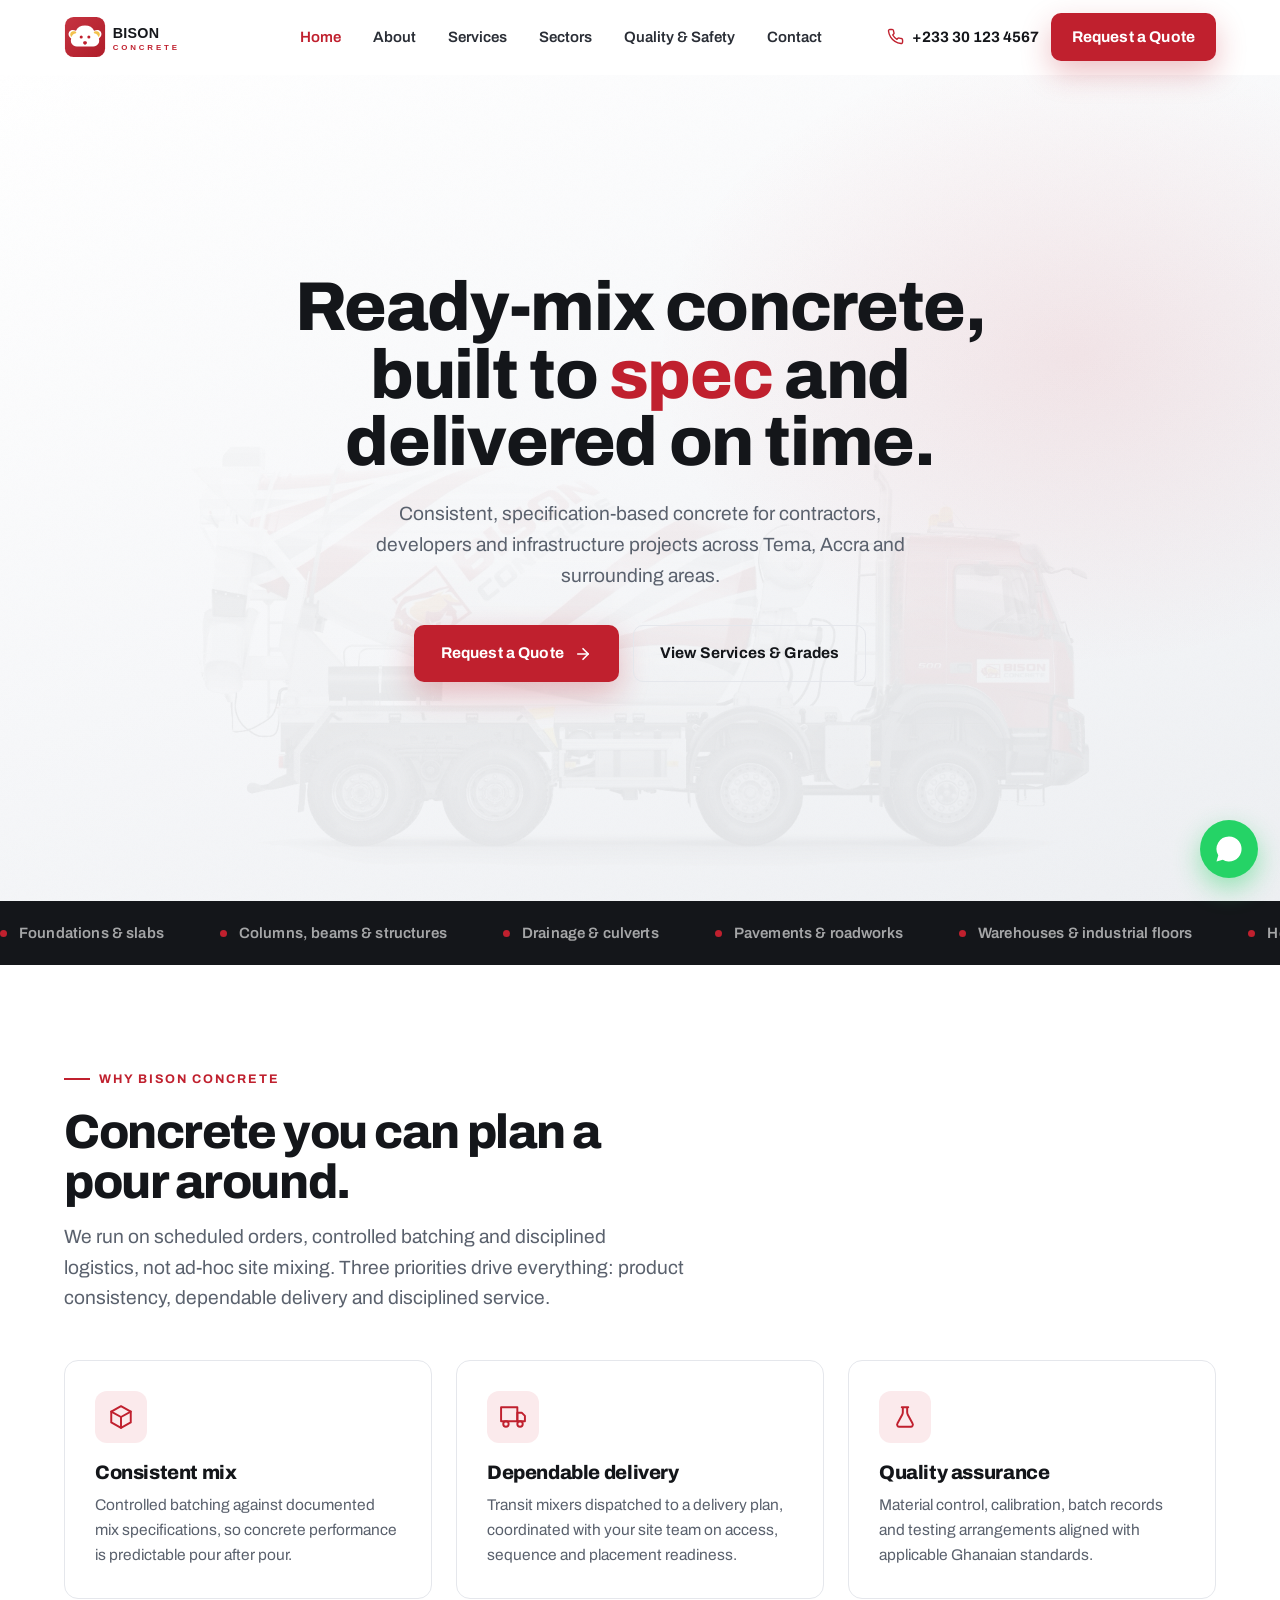
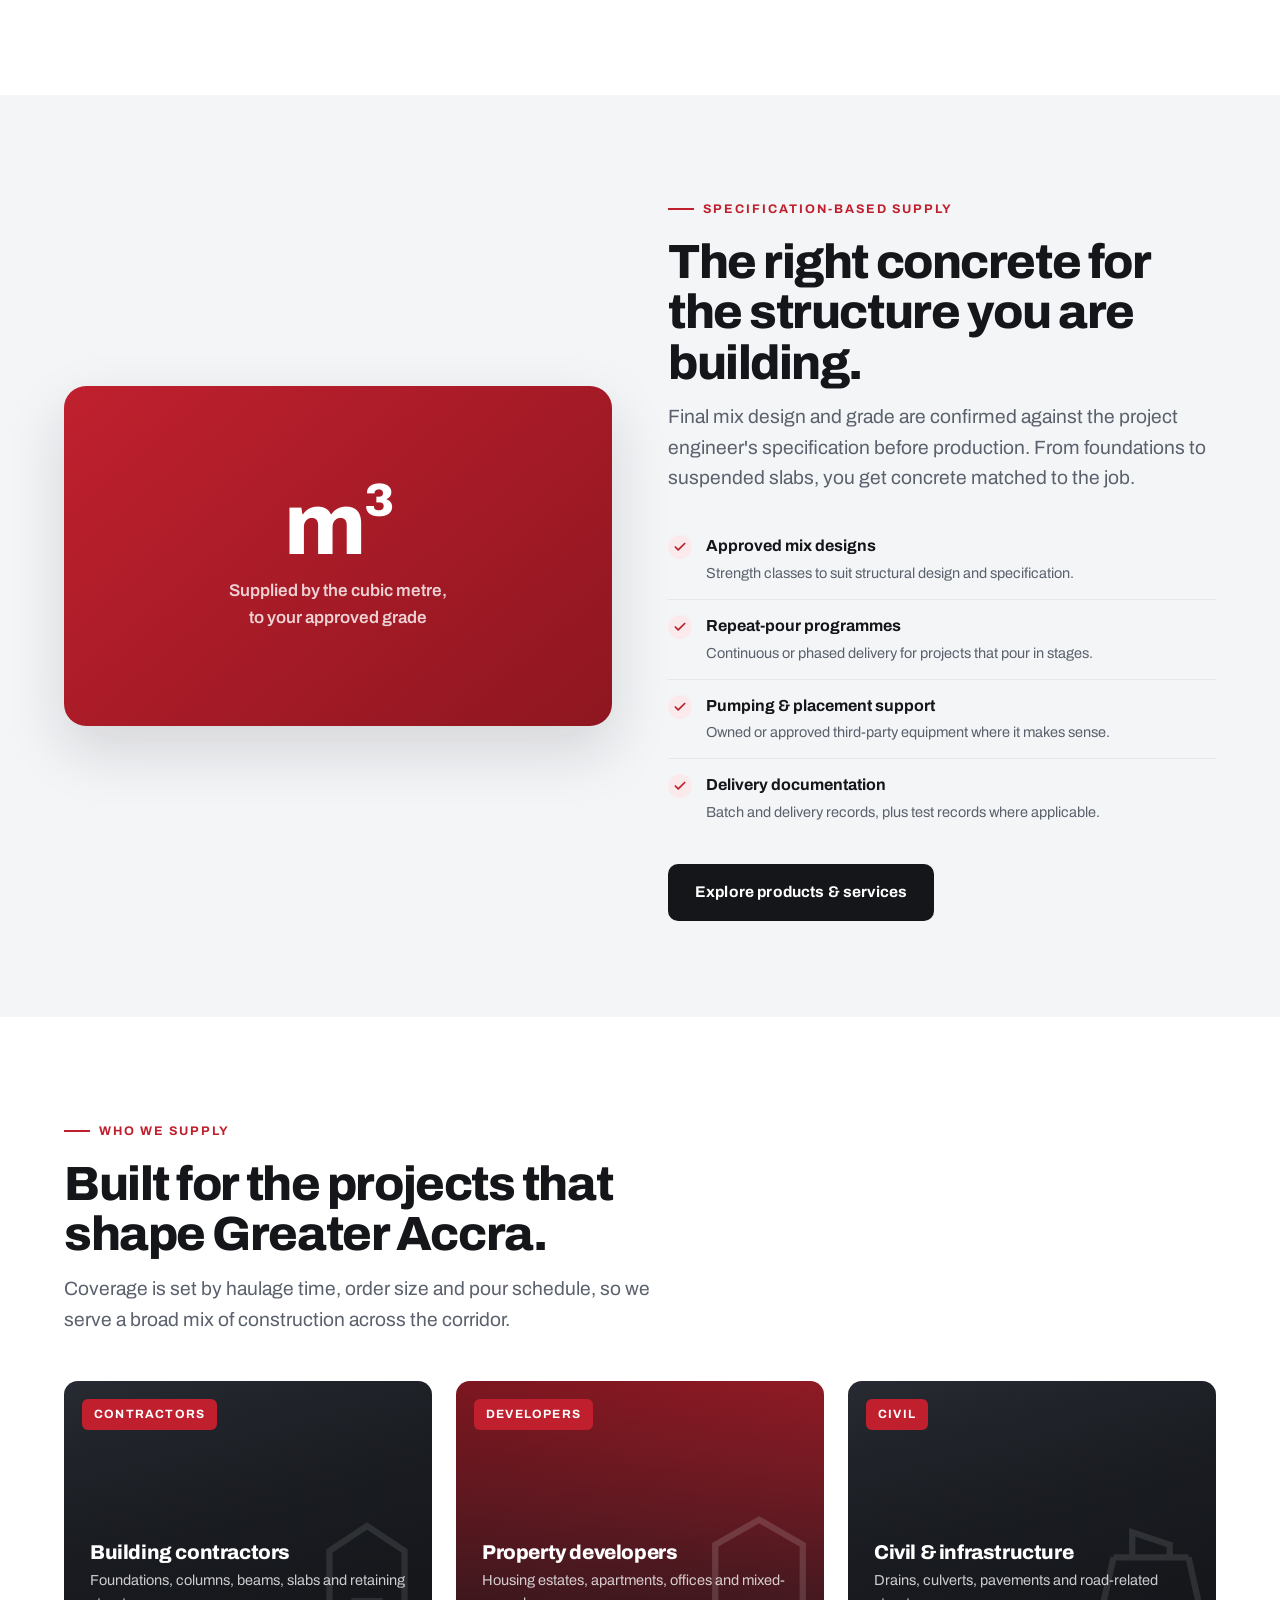
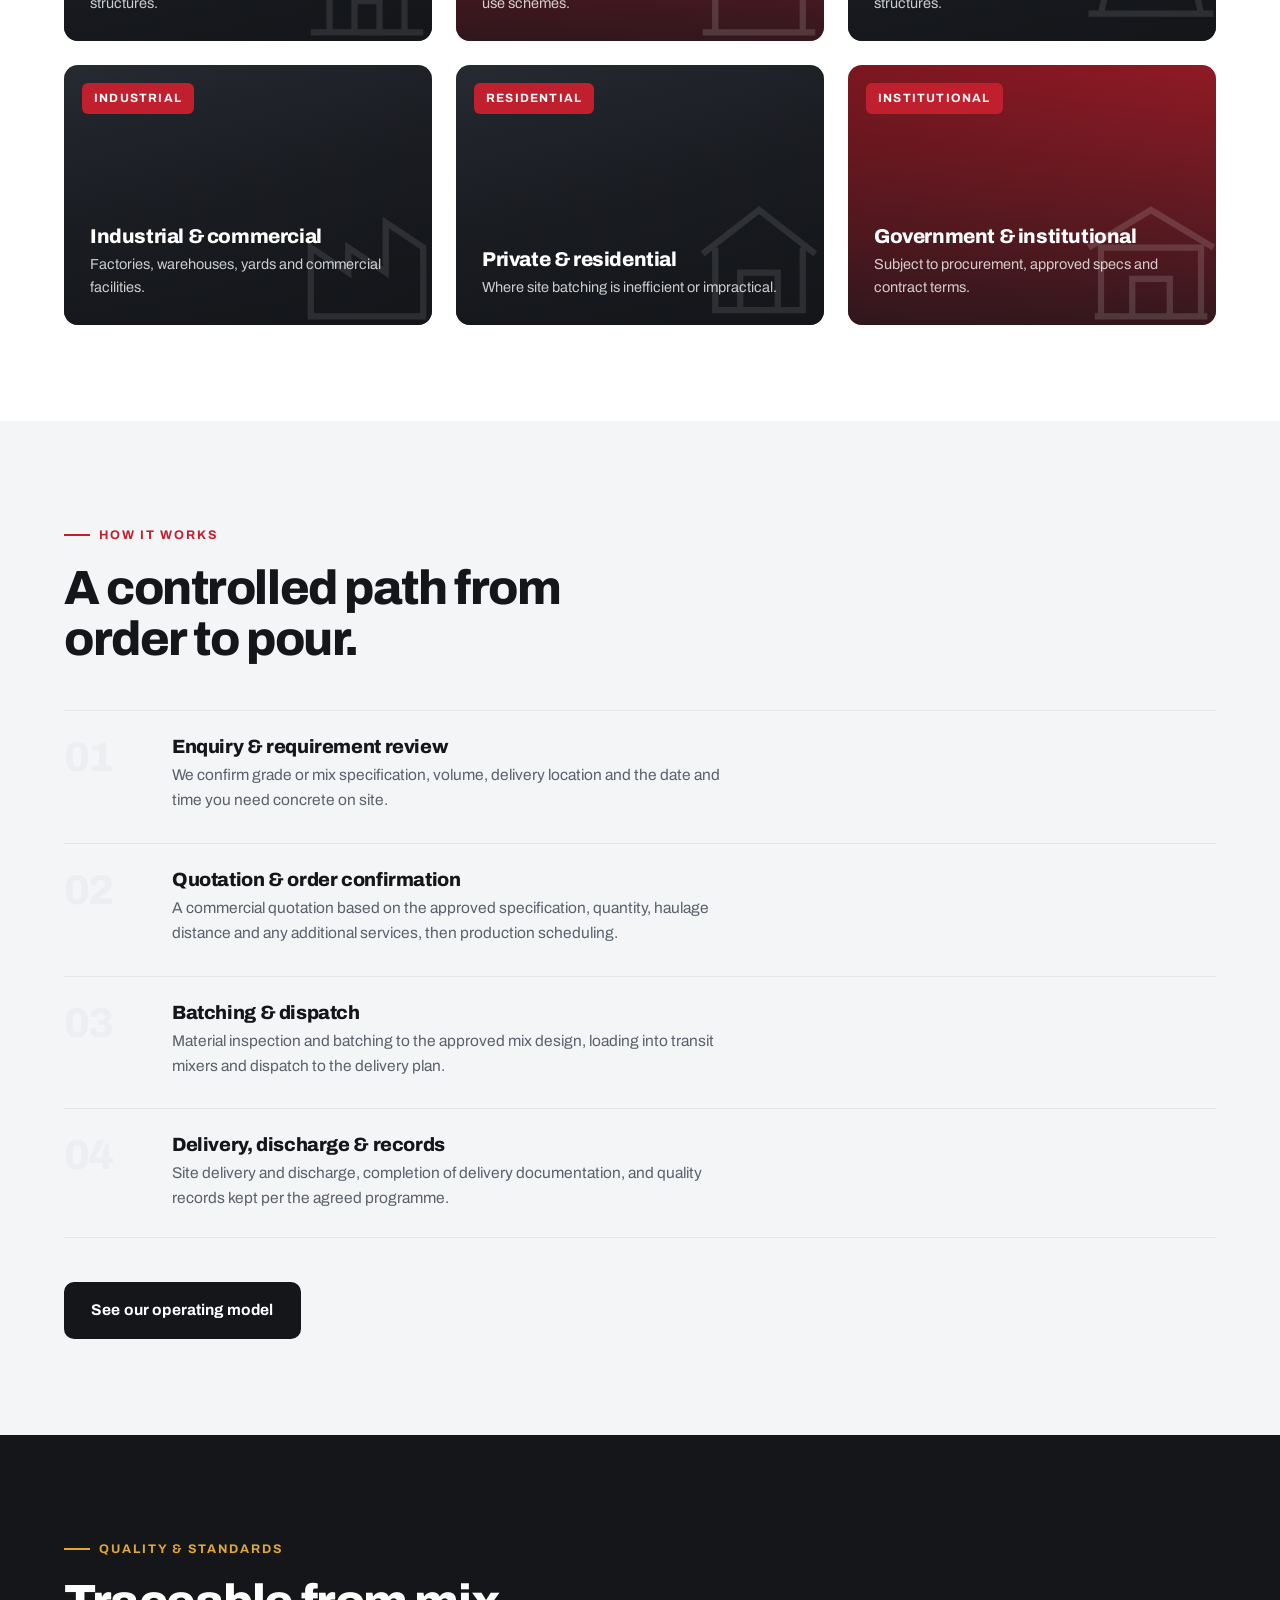
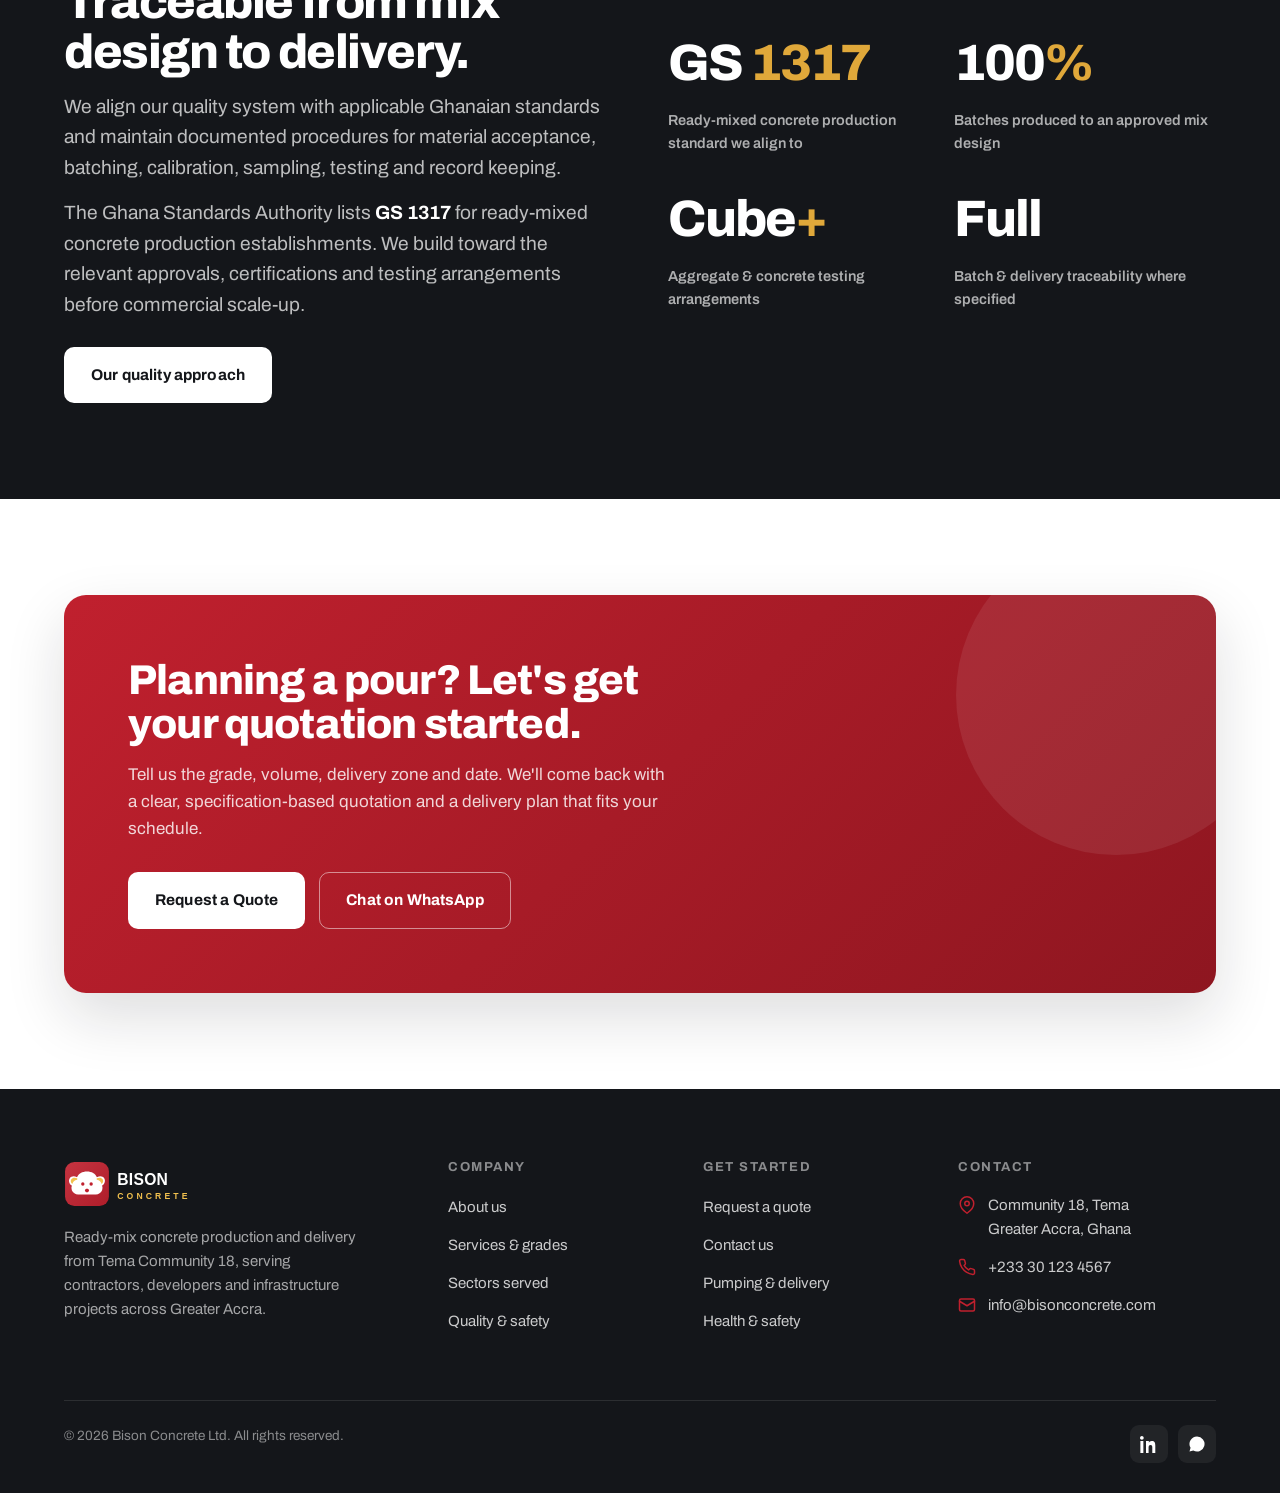
==== index.html @ 0acc9c00 "changes" ====
<!doctype html>
<html lang="en">
<head>
<meta charset="utf-8">
<meta name="viewport" content="width=device-width, initial-scale=1">
<title>Bison Concrete Ltd - Ready-Mix Concrete Production & Delivery | Tema, Ghana</title>
<meta name="description" content="Bison Concrete Ltd supplies consistent, specification-based ready-mix concrete with scheduled mixer-truck delivery across Tema, Accra and the Greater Accra construction corridor.">
<link rel="icon" href="assets/img/favicon.svg" type="image/svg+xml">
<link rel="preconnect" href="https://fonts.googleapis.com">
<link rel="preconnect" href="https://fonts.gstatic.com" crossorigin>
<link href="https://fonts.googleapis.com/css2?family=Archivo:wght@400;500;600;700;800;900&display=swap" rel="stylesheet">
<link rel="stylesheet" href="assets/css/styles.css">
<noscript><style>.reveal{opacity:1 !important;transform:none !important}</style></noscript>
</head>
<body>

<!-- ============ HEADER ============ -->
<header class="site-header">
  <div class="wrap nav">
    <a href="index.html" aria-label="Bison Concrete home"><img class="nav__logo" src="assets/img/logo.svg" alt="Bison Concrete Ltd"></a>
    <nav class="nav__links" aria-label="Primary">
      <a href="index.html" class="active">Home</a>
      <a href="about.html">About</a>
      <a href="services.html">Services</a>
      <a href="sectors.html">Sectors</a>
      <a href="quality.html">Quality &amp; Safety</a>
      <a href="contact.html">Contact</a>
      <a href="quote.html" class="nav__quote-m btn btn--primary">Request a Quote</a>
    </nav>
    <div class="nav__cta">
      <!-- TODO: replace placeholder phone with the real Bison Concrete line -->
      <a class="nav__phone" href="tel:+233301234567"><svg viewBox="0 0 24 24" fill="none" stroke="currentColor" stroke-width="2" stroke-linecap="round" stroke-linejoin="round"><path d="M22 16.92v3a2 2 0 0 1-2.18 2 19.79 19.79 0 0 1-8.63-3.07 19.5 19.5 0 0 1-6-6 19.79 19.79 0 0 1-3.07-8.67A2 2 0 0 1 4.11 2h3a2 2 0 0 1 2 1.72c.13.96.36 1.9.7 2.81a2 2 0 0 1-.45 2.11L8.09 9.91a16 16 0 0 0 6 6l1.27-1.27a2 2 0 0 1 2.11-.45c.9.34 1.85.57 2.81.7A2 2 0 0 1 22 16.92z"/></svg>+233 30 123 4567</a>
      <a class="btn btn--primary" href="quote.html">Request a Quote</a>
    </div>
    <button class="nav__toggle" aria-label="Open menu" aria-expanded="false"><svg viewBox="0 0 24 24" fill="none" stroke="currentColor" stroke-width="2" stroke-linecap="round"><line x1="3" y1="6" x2="21" y2="6"/><line x1="3" y1="12" x2="21" y2="12"/><line x1="3" y1="18" x2="21" y2="18"/></svg></button>
  </div>
</header>

<!-- ============ HERO ============ -->
<section class="hero">
  <img class="hero__watermark" src="assets/img/bison-mixer-truck-cut.png" alt="" aria-hidden="true" fetchpriority="high">
  <div class="wrap hero__grid">
    <div class="hero__copy reveal">
      <h1>Ready-mix concrete,<br>built to <em>spec</em> and<br>delivered on time.</h1>
      <p class="hero__sub">Consistent, specification-based concrete for contractors, developers and infrastructure projects across Tema, Accra and surrounding areas.</p>
      <div class="btn-row hero__cta">
        <a class="btn btn--primary" href="quote.html">Request a Quote
          <svg viewBox="0 0 24 24" fill="none" stroke="currentColor" stroke-width="2.2" stroke-linecap="round" stroke-linejoin="round"><line x1="5" y1="12" x2="19" y2="12"/><polyline points="12 5 19 12 12 19"/></svg>
        </a>
        <a class="btn btn--ghost" href="services.html">View Services &amp; Grades</a>
      </div>
    </div>
  </div>
</section>

<!-- ============ TRUST STRIP ============ -->
<div class="strip" aria-hidden="true">
  <div class="strip__track">
    <span>Foundations &amp; slabs</span>
    <span>Columns, beams &amp; structures</span>
    <span>Drainage &amp; culverts</span>
    <span>Pavements &amp; roadworks</span>
    <span>Warehouses &amp; industrial floors</span>
    <span>Housing &amp; mixed-use developments</span>
  </div>
</div>

<!-- ============ VALUE PROPS ============ -->
<section class="section">
  <div class="wrap">
    <div class="sec-head reveal">
      <span class="eyebrow">Why Bison Concrete</span>
      <h2 class="h2">Concrete you can plan a pour around.</h2>
      <p class="lead mt-s">We run on scheduled orders, controlled batching and disciplined logistics, not ad-hoc site mixing. Three priorities drive everything: product consistency, dependable delivery and disciplined service.</p>
    </div>
    <div class="grid grid-3">
      <article class="card reveal">
        <div class="card__icon"><svg viewBox="0 0 24 24" fill="none" stroke="currentColor" stroke-width="1.8" stroke-linecap="round" stroke-linejoin="round"><path d="M12 2 3 7v10l9 5 9-5V7z"/><path d="M3 7l9 5 9-5M12 22V12"/></svg></div>
        <h3>Consistent mix</h3>
        <p>Controlled batching against documented mix specifications, so concrete performance is predictable pour after pour.</p>
      </article>
      <article class="card reveal d1">
        <div class="card__icon"><svg viewBox="0 0 24 24" fill="none" stroke="currentColor" stroke-width="1.8" stroke-linecap="round" stroke-linejoin="round"><rect x="1" y="3" width="15" height="13"/><path d="M16 8h4l3 3v5h-7z"/><circle cx="5.5" cy="18.5" r="2.5"/><circle cx="18.5" cy="18.5" r="2.5"/></svg></div>
        <h3>Dependable delivery</h3>
        <p>Transit mixers dispatched to a delivery plan, coordinated with your site team on access, sequence and placement readiness.</p>
      </article>
      <article class="card reveal d2">
        <div class="card__icon"><svg viewBox="0 0 24 24" fill="none" stroke="currentColor" stroke-width="1.8" stroke-linecap="round" stroke-linejoin="round"><path d="M9 3h6M10 3v4.5a5 5 0 0 1-.6 2.4L5 18a2 2 0 0 0 1.8 3h10.4A2 2 0 0 0 19 18l-4.4-8.1a5 5 0 0 1-.6-2.4V3"/></svg></div>
        <h3>Quality assurance</h3>
        <p>Material control, calibration, batch records and testing arrangements aligned with applicable Ghanaian standards.</p>
      </article>
    </div>
  </div>
</section>

<!-- ============ SPLIT: SPEC ============ -->
<section class="section section--mist">
  <div class="wrap split">
    <div class="split__media reveal">
      <div class="split__panel">
        <div style="text-align:center">
          <div class="big">m³</div>
          <div class="cap">Supplied by the cubic metre,<br>to your approved grade</div>
        </div>
      </div>
    </div>
    <div class="split__copy reveal d1">
      <span class="eyebrow">Specification-based supply</span>
      <h2 class="h2">The right concrete for the structure you are building.</h2>
      <p class="lead mt-s mb">Final mix design and grade are confirmed against the project engineer's specification before production. From foundations to suspended slabs, you get concrete matched to the job.</p>
      <ul class="checklist mt-m">
        <li><span class="ck"><svg viewBox="0 0 24 24" fill="none" stroke="currentColor" stroke-width="3" stroke-linecap="round" stroke-linejoin="round"><polyline points="20 6 9 17 4 12"/></svg></span><div><b>Approved mix designs</b><span>Strength classes to suit structural design and specification.</span></div></li>
        <li><span class="ck"><svg viewBox="0 0 24 24" fill="none" stroke="currentColor" stroke-width="3" stroke-linecap="round" stroke-linejoin="round"><polyline points="20 6 9 17 4 12"/></svg></span><div><b>Repeat-pour programmes</b><span>Continuous or phased delivery for projects that pour in stages.</span></div></li>
        <li><span class="ck"><svg viewBox="0 0 24 24" fill="none" stroke="currentColor" stroke-width="3" stroke-linecap="round" stroke-linejoin="round"><polyline points="20 6 9 17 4 12"/></svg></span><div><b>Pumping &amp; placement support</b><span>Owned or approved third-party equipment where it makes sense.</span></div></li>
        <li><span class="ck"><svg viewBox="0 0 24 24" fill="none" stroke="currentColor" stroke-width="3" stroke-linecap="round" stroke-linejoin="round"><polyline points="20 6 9 17 4 12"/></svg></span><div><b>Delivery documentation</b><span>Batch and delivery records, plus test records where applicable.</span></div></li>
      </ul>
      <div class="btn-row mt-m"><a class="btn btn--dark" href="services.html">Explore products &amp; services</a></div>
    </div>
  </div>
</section>

<!-- ============ SECTORS ============ -->
<section class="section">
  <div class="wrap">
    <div class="sec-head reveal">
      <span class="eyebrow">Who we supply</span>
      <h2 class="h2">Built for the projects that shape Greater Accra.</h2>
      <p class="lead mt-s">Coverage is set by haulage time, order size and pour schedule, so we serve a broad mix of construction across the corridor.</p>
    </div>
    <div class="grid grid-3">
      <!-- Sector tiles use brand gradients + icon watermark. TODO: swap in real project photography via each tile's background. -->
      <a href="sectors.html" class="sector reveal" style="background:linear-gradient(150deg,#2A2E36,#14161A)">
        <span class="tag">Contractors</span>
        <svg style="position:absolute;right:-10px;bottom:-10px;width:150px;height:150px;opacity:.10;color:#fff" viewBox="0 0 24 24" fill="none" stroke="currentColor" stroke-width="1"><path d="M3 21h18M6 21V8l6-4 6 4v13M10 21v-5h4v5"/></svg>
        <h3>Building contractors</h3>
        <p>Foundations, columns, beams, slabs and retaining structures.</p>
      </a>
      <a href="sectors.html" class="sector reveal d1" style="background:linear-gradient(150deg,#8E1620,#C0202E)">
        <span class="tag">Developers</span>
        <svg style="position:absolute;right:-10px;bottom:-10px;width:150px;height:150px;opacity:.14;color:#fff" viewBox="0 0 24 24" fill="none" stroke="currentColor" stroke-width="1"><path d="M3 21h18M5 21V7l7-4 7 4v14M9 9h.01M15 9h.01M9 13h.01M15 13h.01M9 17h.01M15 17h.01"/></svg>
        <h3>Property developers</h3>
        <p>Housing estates, apartments, offices and mixed-use schemes.</p>
      </a>
      <a href="sectors.html" class="sector reveal d2" style="background:linear-gradient(150deg,#2A2E36,#14161A)">
        <span class="tag">Civil</span>
        <svg style="position:absolute;right:-10px;bottom:-10px;width:150px;height:150px;opacity:.10;color:#fff" viewBox="0 0 24 24" fill="none" stroke="currentColor" stroke-width="1"><path d="M2 18h20M4 18l2-9M20 18l-2-9M6 9h12M9 9V5l6 2v2"/></svg>
        <h3>Civil &amp; infrastructure</h3>
        <p>Drains, culverts, pavements and road-related structures.</p>
      </a>
      <a href="sectors.html" class="sector reveal" style="background:linear-gradient(150deg,#2A2E36,#14161A)">
        <span class="tag">Industrial</span>
        <svg style="position:absolute;right:-10px;bottom:-10px;width:150px;height:150px;opacity:.10;color:#fff" viewBox="0 0 24 24" fill="none" stroke="currentColor" stroke-width="1"><path d="M3 21V10l6 4V10l6 4V6l6 4v11z"/></svg>
        <h3>Industrial &amp; commercial</h3>
        <p>Factories, warehouses, yards and commercial facilities.</p>
      </a>
      <a href="sectors.html" class="sector reveal d1" style="background:linear-gradient(150deg,#2A2E36,#14161A)">
        <span class="tag">Residential</span>
        <svg style="position:absolute;right:-10px;bottom:-10px;width:150px;height:150px;opacity:.10;color:#fff" viewBox="0 0 24 24" fill="none" stroke="currentColor" stroke-width="1"><path d="M3 11l9-7 9 7M5 10v10h14V10M9 20v-6h6v6"/></svg>
        <h3>Private &amp; residential</h3>
        <p>Where site batching is inefficient or impractical.</p>
      </a>
      <a href="sectors.html" class="sector reveal d2" style="background:linear-gradient(150deg,#8E1620,#C0202E)">
        <span class="tag">Institutional</span>
        <svg style="position:absolute;right:-10px;bottom:-10px;width:150px;height:150px;opacity:.14;color:#fff" viewBox="0 0 24 24" fill="none" stroke="currentColor" stroke-width="1"><path d="M3 21h18M4 21V10h16v11M2 10l10-6 10 6M9 21v-6h6v6"/></svg>
        <h3>Government &amp; institutional</h3>
        <p>Subject to procurement, approved specs and contract terms.</p>
      </a>
    </div>
  </div>
</section>

<!-- ============ PROCESS ============ -->
<section class="section section--mist">
  <div class="wrap">
    <div class="sec-head reveal">
      <span class="eyebrow">How it works</span>
      <h2 class="h2">A controlled path from order to pour.</h2>
    </div>
    <div class="steps">
      <div class="step reveal"><div class="step__n"></div><div><h3>Enquiry &amp; requirement review</h3><p>We confirm grade or mix specification, volume, delivery location and the date and time you need concrete on site.</p></div></div>
      <div class="step reveal"><div class="step__n"></div><div><h3>Quotation &amp; order confirmation</h3><p>A commercial quotation based on the approved specification, quantity, haulage distance and any additional services, then production scheduling.</p></div></div>
      <div class="step reveal"><div class="step__n"></div><div><h3>Batching &amp; dispatch</h3><p>Material inspection and batching to the approved mix design, loading into transit mixers and dispatch to the delivery plan.</p></div></div>
      <div class="step reveal"><div class="step__n"></div><div><h3>Delivery, discharge &amp; records</h3><p>Site delivery and discharge, completion of delivery documentation, and quality records kept per the agreed programme.</p></div></div>
    </div>
    <div class="btn-row mt-l reveal"><a class="btn btn--dark" href="about.html">See our operating model</a></div>
  </div>
</section>

<!-- ============ QUALITY BAND ============ -->
<section class="section section--ink">
  <div class="wrap">
    <div class="split">
      <div class="split__copy reveal">
        <span class="eyebrow">Quality &amp; standards</span>
        <h2 class="h2">Traceable from mix design to delivery.</h2>
        <p class="lead mt-s">We align our quality system with applicable Ghanaian standards and maintain documented procedures for material acceptance, batching, calibration, sampling, testing and record keeping.</p>
        <p class="lead mt-s">The Ghana Standards Authority lists <strong style="color:#fff">GS 1317</strong> for ready-mixed concrete production establishments. We build toward the relevant approvals, certifications and testing arrangements before commercial scale-up.</p>
        <div class="btn-row mt-m"><a class="btn btn--ondark" href="quality.html">Our quality approach</a></div>
      </div>
      <div class="split__media reveal d1">
        <div class="statband" style="grid-template-columns:1fr 1fr">
          <div class="s"><div class="n">GS <em>1317</em></div><div class="l">Ready-mixed concrete production standard we align to</div></div>
          <div class="s"><div class="n">100<em>%</em></div><div class="l">Batches produced to an approved mix design</div></div>
          <div class="s"><div class="n">Cube<em>+</em></div><div class="l">Aggregate &amp; concrete testing arrangements</div></div>
          <div class="s"><div class="n">Full</div><div class="l">Batch &amp; delivery traceability where specified</div></div>
        </div>
      </div>
    </div>
  </div>
</section>

<!-- ============ CTA ============ -->
<section class="section">
  <div class="wrap">
    <div class="ctaband reveal">
      <h2>Planning a pour? Let's get your quotation started.</h2>
      <p>Tell us the grade, volume, delivery zone and date. We'll come back with a clear, specification-based quotation and a delivery plan that fits your schedule.</p>
      <div class="btn-row">
        <a class="btn btn--ondark" href="quote.html">Request a Quote</a>
        <!-- TODO: replace WhatsApp number -->
        <a class="btn btn--ghost-onred" href="https://wa.me/233241234567" target="_blank" rel="noopener">Chat on WhatsApp</a>
      </div>
    </div>
  </div>
</section>

<!-- ============ FOOTER ============ -->
<footer class="footer">
  <div class="wrap">
    <div class="footer__grid">
      <div>
        <img class="footer__logo" src="assets/img/logo-light.svg" alt="Bison Concrete Ltd">
        <p class="footer__about">Ready-mix concrete production and delivery from Tema Community 18, serving contractors, developers and infrastructure projects across Greater Accra.</p>
      </div>
      <div>
        <h4>Company</h4>
        <ul class="footer__links">
          <li><a href="about.html">About us</a></li>
          <li><a href="services.html">Services &amp; grades</a></li>
          <li><a href="sectors.html">Sectors served</a></li>
          <li><a href="quality.html">Quality &amp; safety</a></li>
        </ul>
      </div>
      <div>
        <h4>Get started</h4>
        <ul class="footer__links">
          <li><a href="quote.html">Request a quote</a></li>
          <li><a href="contact.html">Contact us</a></li>
          <li><a href="services.html#pumping">Pumping &amp; delivery</a></li>
          <li><a href="quality.html#hse">Health &amp; safety</a></li>
        </ul>
      </div>
      <div>
        <h4>Contact</h4>
        <ul class="footer__contact">
          <li><svg viewBox="0 0 24 24" fill="none" stroke="currentColor" stroke-width="2" stroke-linecap="round" stroke-linejoin="round"><path d="M21 10c0 7-9 13-9 13s-9-6-9-13a9 9 0 0 1 18 0z"/><circle cx="12" cy="10" r="3"/></svg><span>Community 18, Tema<br>Greater Accra, Ghana</span></li>
          <li><svg viewBox="0 0 24 24" fill="none" stroke="currentColor" stroke-width="2" stroke-linecap="round" stroke-linejoin="round"><path d="M22 16.92v3a2 2 0 0 1-2.18 2 19.79 19.79 0 0 1-8.63-3.07 19.5 19.5 0 0 1-6-6 19.79 19.79 0 0 1-3.07-8.67A2 2 0 0 1 4.11 2h3a2 2 0 0 1 2 1.72c.13.96.36 1.9.7 2.81a2 2 0 0 1-.45 2.11L8.09 9.91a16 16 0 0 0 6 6l1.27-1.27a2 2 0 0 1 2.11-.45c.9.34 1.85.57 2.81.7A2 2 0 0 1 22 16.92z"/></svg><a href="tel:+233301234567">+233 30 123 4567</a></li>
          <li><svg viewBox="0 0 24 24" fill="none" stroke="currentColor" stroke-width="2" stroke-linecap="round" stroke-linejoin="round"><rect x="2" y="4" width="20" height="16" rx="2"/><path d="m22 7-10 6L2 7"/></svg><a href="mailto:info@bisonconcrete.com">info@bisonconcrete.com</a></li>
        </ul>
      </div>
    </div>
    <div class="footer__bottom">
      <span>&copy; <span id="year">2026</span> Bison Concrete Ltd. All rights reserved.</span>
      <div class="footer__social">
        <a href="#" aria-label="LinkedIn"><svg viewBox="0 0 24 24" fill="currentColor"><path d="M4.98 3.5A2.5 2.5 0 1 1 0 3.5a2.5 2.5 0 0 1 4.98 0zM.5 8h4V24h-4zM8 8h3.8v2.2h.05c.53-1 1.83-2.2 3.77-2.2 4.03 0 4.78 2.65 4.78 6.1V24h-4v-6.9c0-1.65-.03-3.77-2.3-3.77-2.3 0-2.65 1.8-2.65 3.65V24H8z"/></svg></a>
        <a href="https://wa.me/233241234567" aria-label="WhatsApp"><svg viewBox="0 0 24 24" fill="currentColor"><path d="M17.5 14.4c-.3-.15-1.77-.87-2.04-.97s-.47-.15-.67.15-.77.97-.94 1.17-.35.22-.65.07a8.2 8.2 0 0 1-2.4-1.48 9 9 0 0 1-1.66-2.06c-.17-.3 0-.46.13-.6.13-.14.3-.35.44-.52.15-.17.2-.3.3-.5.1-.2.05-.37-.02-.52s-.67-1.6-.92-2.2c-.24-.58-.49-.5-.67-.51h-.57a1.1 1.1 0 0 0-.8.37 3.35 3.35 0 0 0-1.04 2.48c0 1.46 1.06 2.87 1.21 3.07.15.2 2.1 3.2 5.08 4.49.71.3 1.26.49 1.69.63.71.22 1.36.19 1.87.12.57-.09 1.77-.72 2.02-1.42.25-.7.25-1.3.17-1.42-.07-.13-.27-.2-.57-.35zM12 2a10 10 0 0 0-8.6 15.06L2 22l5.06-1.33A10 10 0 1 0 12 2z"/></svg></a>
      </div>
    </div>
  </div>
</footer>

<!-- WhatsApp float -->
<a class="wa-float" href="https://wa.me/233241234567" target="_blank" rel="noopener" aria-label="Chat with us on WhatsApp"><svg viewBox="0 0 24 24" fill="currentColor"><path d="M17.5 14.4c-.3-.15-1.77-.87-2.04-.97s-.47-.15-.67.15-.77.97-.94 1.17-.35.22-.65.07a8.2 8.2 0 0 1-2.4-1.48 9 9 0 0 1-1.66-2.06c-.17-.3 0-.46.13-.6.13-.14.3-.35.44-.52.15-.17.2-.3.3-.5.1-.2.05-.37-.02-.52s-.67-1.6-.92-2.2c-.24-.58-.49-.5-.67-.51h-.57a1.1 1.1 0 0 0-.8.37 3.35 3.35 0 0 0-1.04 2.48c0 1.46 1.06 2.87 1.21 3.07.15.2 2.1 3.2 5.08 4.49.71.3 1.26.49 1.69.63.71.22 1.36.19 1.87.12.57-.09 1.77-.72 2.02-1.42.25-.7.25-1.3.17-1.42-.07-.13-.27-.2-.57-.35zM12 2a10 10 0 0 0-8.6 15.06L2 22l5.06-1.33A10 10 0 1 0 12 2z"/></svg></a>

<script src="assets/js/main.js"></script>
</body>
</html>
---- assets/css/styles.css ----
/* ============================================================
   BISON CONCRETE LTD — Design System
   Brand: crimson red + charcoal + white (from mixer-truck livery)
   Single accent: crimson. Type: Archivo. Radius scale: 14px cards.
   ============================================================ */

:root {
  --red: #C0202E;
  --red-dark: #8E1620;
  --red-soft: #FBEAEC;
  --gold: #E0A83A;

  --ink: #14161A;         /* off-black, never pure */
  --graphite: #2A2E36;
  --slate: #5A616D;       /* muted body text */
  --line: #E5E7EC;
  --mist: #F4F5F7;        /* light section bg */
  --mist-2: #ECEEF2;
  --paper: #FFFFFF;

  --maxw: 1200px;
  --radius: 14px;
  --radius-sm: 10px;
  --radius-lg: 22px;

  --shadow-sm: 0 1px 2px rgba(20,22,26,.06), 0 2px 6px rgba(20,22,26,.05);
  --shadow-md: 0 10px 30px rgba(20,22,26,.09);
  --shadow-lg: 0 24px 60px rgba(20,22,26,.14);
  --shadow-red: 0 12px 30px rgba(192,32,46,.28);

  --ease: cubic-bezier(0.16, 1, 0.3, 1);
  --nav-h: 74px;

  --font: "Archivo", -apple-system, BlinkMacSystemFont, "Segoe UI", Roboto, Arial, sans-serif;
}

/* ---------- Reset ---------- */
*, *::before, *::after { box-sizing: border-box; }
html { scroll-behavior: smooth; -webkit-text-size-adjust: 100%; }
body {
  margin: 0;
  font-family: var(--font);
  color: var(--ink);
  background: var(--paper);
  line-height: 1.6;
  font-size: 17px;
  -webkit-font-smoothing: antialiased;
  text-rendering: optimizeLegibility;
  overflow-x: hidden;
}
img, svg { max-width: 100%; display: block; }
a { color: inherit; text-decoration: none; }
button { font-family: inherit; cursor: pointer; }
h1, h2, h3, h4 { margin: 0; line-height: 1.05; letter-spacing: -0.02em; font-weight: 800; }
p { margin: 0; }
ul { margin: 0; padding: 0; list-style: none; }

/* ---------- Layout ---------- */
.wrap { width: 100%; max-width: var(--maxw); margin: 0 auto; padding: 0 24px; }
.section { padding: 96px 0; }
.section--tight { padding: 64px 0; }
.section--mist { background: var(--mist); }
.section--ink { background: var(--ink); color: #fff; }

.eyebrow {
  display: inline-flex; align-items: center; gap: 9px;
  font-size: 12.5px; font-weight: 700; letter-spacing: 0.16em;
  text-transform: uppercase; color: var(--red);
  margin-bottom: 18px;
}
.eyebrow::before {
  content: ""; width: 26px; height: 2px; background: var(--red); display: inline-block;
}
.section--ink .eyebrow { color: var(--gold); }
.section--ink .eyebrow::before { background: var(--gold); }

.h1 { font-size: clamp(2.6rem, 6vw, 4.4rem); }
.h2 { font-size: clamp(2rem, 4vw, 3rem); letter-spacing: -0.03em; }
.h3 { font-size: clamp(1.3rem, 2.2vw, 1.65rem); }
.lead { font-size: clamp(1.05rem, 1.6vw, 1.2rem); color: var(--slate); max-width: 60ch; }
.section--ink .lead { color: rgba(255,255,255,.72); }
.muted { color: var(--slate); }

.center { text-align: center; }
.center .lead { margin-left: auto; margin-right: auto; }
.center .eyebrow::before { display: none; }
.center .eyebrow { gap: 0; }

/* ---------- Buttons ---------- */
.btn {
  display: inline-flex; align-items: center; justify-content: center; gap: 10px;
  padding: 15px 26px; border-radius: var(--radius-sm);
  font-weight: 700; font-size: 15.5px; letter-spacing: 0.01em;
  border: 1.5px solid transparent; white-space: nowrap;
  transition: transform .25s var(--ease), background .25s var(--ease), box-shadow .25s var(--ease), color .25s var(--ease), border-color .25s var(--ease);
}
.btn svg { width: 18px; height: 18px; }
.btn--primary { background: var(--red); color: #fff; box-shadow: var(--shadow-red); }
.btn--primary:hover { background: var(--red-dark); transform: translateY(-2px); }
.btn--primary:active { transform: translateY(0); }
.btn--dark { background: var(--ink); color: #fff; }
.btn--dark:hover { background: var(--graphite); transform: translateY(-2px); }
.btn--ghost { background: transparent; color: var(--ink); border-color: var(--line); }
.btn--ghost:hover { border-color: var(--ink); transform: translateY(-2px); }
.btn--ondark { background: #fff; color: var(--ink); }
.btn--ondark:hover { background: var(--gold); transform: translateY(-2px); }
.btn--ghost-onred { background: transparent; color: #fff; border-color: rgba(255,255,255,.5); }
.btn--ghost-onred:hover { background: #fff; color: var(--red); border-color: #fff; }
.btn--ghost-ondark { background: rgba(255,255,255,.06); color: #fff; border-color: rgba(255,255,255,.3); }
.btn--ghost-ondark:hover { background: #fff; color: var(--ink); border-color: #fff; transform: translateY(-2px); }
.btn-row { display: flex; flex-wrap: wrap; gap: 14px; }

/* ---------- Header ---------- */
.site-header {
  position: sticky; top: 0; z-index: 100;
  background: rgba(255,255,255,.86);
  backdrop-filter: saturate(160%) blur(14px);
  -webkit-backdrop-filter: saturate(160%) blur(14px);
  border-bottom: 1px solid transparent;
  transition: border-color .3s var(--ease), box-shadow .3s var(--ease), background .3s var(--ease);
}
.site-header.scrolled { border-color: var(--line); box-shadow: var(--shadow-sm); }
.nav {
  height: var(--nav-h); display: flex; align-items: center; justify-content: space-between; gap: 24px;
}
.nav__logo { height: 42px; width: auto; }
.nav__links { display: flex; align-items: center; gap: 4px; }
.nav__links a {
  padding: 9px 14px; border-radius: 8px; font-weight: 600; font-size: 15px; color: var(--graphite);
  transition: background .2s, color .2s;
}
.nav__links a:hover { background: var(--mist); color: var(--ink); }
.nav__links a.active { color: var(--red); }
.nav__cta { display: flex; align-items: center; gap: 12px; }
.nav__cta .btn { padding: 11px 20px; }
.nav__phone { display: inline-flex; align-items: center; gap: 8px; font-weight: 700; font-size: 15px; color: var(--ink); }
.nav__phone svg { width: 17px; height: 17px; color: var(--red); }
.nav__toggle { display: none; background: none; border: 0; padding: 8px; color: var(--ink); }
.nav__toggle svg { width: 28px; height: 28px; }
.nav__quote-m { display: none; }

/* ---------- Hero ---------- */
.hero {
  position: relative; overflow: hidden; color: var(--ink);
  background:
    radial-gradient(680px 500px at 84% 34%, rgba(192,32,46,.09), transparent 62%),
    linear-gradient(160deg, #ffffff 0%, #f6f7f9 52%, #edeff2 100%);
}
/* faded mixer-truck watermark behind the centered copy */
.hero__watermark {
  position: absolute; z-index: 0; pointer-events: none; user-select: none;
  left: 50%; bottom: -4%; transform: translateX(-50%);
  width: min(1150px, 116%); max-width: none; height: auto;
  opacity: .05;
  -webkit-mask-image: linear-gradient(180deg, transparent 0%, #000 38%, #000 100%);
  mask-image: linear-gradient(180deg, transparent 0%, #000 38%, #000 100%);
}
.hero::after {
  content: ""; position: absolute; inset: 0; pointer-events: none;
  background-image: url("data:image/svg+xml,%3Csvg xmlns='http://www.w3.org/2000/svg' width='120' height='120'%3E%3Cfilter id='n'%3E%3CfeTurbulence type='fractalNoise' baseFrequency='0.9' numOctaves='2'/%3E%3C/filter%3E%3Crect width='100%25' height='100%25' filter='url(%23n)' opacity='0.4'/%3E%3C/svg%3E");
  opacity: .03; mix-blend-mode: multiply;
}
.hero__grid {
  position: relative; z-index: 1;
  display: flex; flex-direction: column; align-items: center; justify-content: center;
  text-align: center;
  min-height: calc(100dvh - var(--nav-h)); padding: 50px 0 70px;
}
.hero__copy { max-width: 900px; width: 100%; min-width: 0; }
.split__copy, .split__media, .sec-head, .card, .grid > * { min-width: 0; }
.hero h1 { font-size: clamp(2.6rem, 5.4vw, 4.5rem); line-height: 0.98; color: var(--ink); }
.hero h1 em { font-style: normal; color: var(--red); }
.hero__sub { margin: 22px auto 0; font-size: clamp(1.05rem, 1.5vw, 1.22rem); color: var(--slate); max-width: 52ch; }
.hero__cta { margin-top: 34px; justify-content: center; }
.hero__stats { margin-top: 48px; display: flex; gap: 40px; flex-wrap: wrap; justify-content: center; }
.hero__stat { position: relative; padding-left: 18px; text-align: left; }
.hero__stat::before { content: ""; position: absolute; left: 0; top: 4px; bottom: 4px; width: 3px; border-radius: 3px; background: var(--red); }
.hero__stat .n { font-size: 1.55rem; font-weight: 800; letter-spacing: -0.02em; color: var(--ink); }
.hero__stat .n em { font-style: normal; color: var(--red); }
.hero__stat .l { font-size: 13px; color: var(--slate); font-weight: 500; letter-spacing: .01em; margin-top: 3px; max-width: 24ch; }
.hero__media {
  position: relative; min-width: 0;
  display: grid; place-items: center;
}
.hero__media::before {
  content: ""; position: absolute; z-index: 0;
  width: 94%; aspect-ratio: 1 / 0.86; border-radius: 50%;
  background: radial-gradient(circle, rgba(255,255,255,.9) 0%, rgba(246,247,249,.5) 46%, transparent 68%);
}
.hero__ground {
  position: absolute; z-index: 0; bottom: 9%; left: 12%; right: 12%; height: 26px;
  background: radial-gradient(ellipse at center, rgba(20,22,26,.20), transparent 72%);
  filter: blur(8px);
}
.hero__truck {
  position: relative; z-index: 1; width: 100%;
  animation: floaty 6s ease-in-out infinite;
}
.hero__badge {
  position: absolute; z-index: 2; left: 3%; bottom: 3%;
  background: #fff; color: var(--ink); border-radius: var(--radius); padding: 14px 18px;
  box-shadow: var(--shadow-lg); border: 1px solid var(--line);
  display: flex; align-items: center; gap: 12px;
}
.hero__badge .dot { width: 40px; height: 40px; border-radius: 10px; background: var(--red-soft); color: var(--red); display: grid; place-items: center; }
.hero__badge .dot svg { width: 22px; height: 22px; }
.hero__badge .t { font-weight: 800; font-size: 15px; }
.hero__badge .s { font-size: 12.5px; color: var(--slate); }

@keyframes floaty { 0%,100% { transform: translateY(0); } 50% { transform: translateY(-12px); } }

/* ---------- Marquee / trust strip ---------- */
.strip { background: var(--ink); color: #fff; padding: 20px 0; overflow: hidden; }
.strip__track { display: flex; gap: 56px; white-space: nowrap; align-items: center; animation: marquee 32s linear infinite; }
.strip__track span { font-weight: 600; font-size: 15px; color: rgba(255,255,255,.62); display: inline-flex; align-items: center; gap: 12px; letter-spacing: .01em; }
.strip__track span::before { content: ""; width: 7px; height: 7px; border-radius: 50%; background: var(--red); }
@keyframes marquee { to { transform: translateX(-50%); } }

/* ---------- Feature cards ---------- */
.grid { display: grid; gap: 24px; }
.grid-2 { grid-template-columns: repeat(2, 1fr); }
.grid-3 { grid-template-columns: repeat(3, 1fr); }
.grid-4 { grid-template-columns: repeat(4, 1fr); }

.card {
  background: #fff; border: 1px solid var(--line); border-radius: var(--radius);
  padding: 30px; transition: transform .35s var(--ease), box-shadow .35s var(--ease), border-color .35s var(--ease);
}
.card:hover { transform: translateY(-5px); box-shadow: var(--shadow-md); border-color: transparent; }
.card__icon { width: 52px; height: 52px; border-radius: 12px; background: var(--red-soft); color: var(--red); display: grid; place-items: center; margin-bottom: 20px; }
.card__icon svg { width: 26px; height: 26px; }
.card h3 { font-size: 1.22rem; margin-bottom: 10px; }
.card p { color: var(--slate); font-size: 15.5px; }

/* value cards on ink */
.section--ink .card { background: rgba(255,255,255,.04); border-color: rgba(255,255,255,.10); }
.section--ink .card:hover { background: rgba(255,255,255,.07); box-shadow: none; }
.section--ink .card p { color: rgba(255,255,255,.66); }
.section--ink .card__icon { background: rgba(224,168,58,.15); color: var(--gold); }

/* ---------- Split feature ---------- */
.split { display: grid; grid-template-columns: 1fr 1fr; gap: 56px; align-items: center; }
.split--reverse .split__media { order: 2; }
.split__media img { border-radius: var(--radius-lg); box-shadow: var(--shadow-md); width: 100%; }
.split__panel {
  border-radius: var(--radius-lg); overflow: hidden; position: relative;
  background: linear-gradient(140deg, var(--red) 0%, var(--red-dark) 100%);
  min-height: 340px; display: grid; place-items: center; padding: 40px;
  box-shadow: var(--shadow-lg);
}
.split__panel--ink { background: linear-gradient(140deg, var(--graphite) 0%, var(--ink) 100%); }
.split__panel .big { font-size: clamp(3rem, 8vw, 5.5rem); font-weight: 800; color: #fff; letter-spacing: -0.04em; line-height: 1; }
.split__panel .cap { color: rgba(255,255,255,.8); font-weight: 600; margin-top: 8px; }
.checklist li { display: flex; gap: 14px; padding: 13px 0; border-bottom: 1px solid var(--line); align-items: flex-start; }
.checklist li:last-child { border-bottom: 0; }
.checklist .ck { flex: 0 0 auto; width: 24px; height: 24px; border-radius: 50%; background: var(--red-soft); color: var(--red); display: grid; place-items: center; margin-top: 2px; }
.checklist .ck svg { width: 14px; height: 14px; }
.checklist b { display: block; font-size: 16px; }
.checklist span { color: var(--slate); font-size: 14.5px; }

/* ---------- Process timeline ---------- */
.steps { counter-reset: step; display: grid; gap: 4px; }
.step { display: grid; grid-template-columns: 84px 1fr; gap: 24px; padding: 26px 0; border-top: 1px solid var(--line); align-items: start; }
.step:last-child { border-bottom: 1px solid var(--line); }
.step__n { counter-increment: step; font-size: 2.6rem; font-weight: 800; color: var(--mist-2); letter-spacing: -0.04em; line-height: 1; transition: color .3s; }
.step__n::before { content: counter(step, decimal-leading-zero); }
.step:hover .step__n { color: var(--red); }
.step h3 { font-size: 1.2rem; margin-bottom: 6px; }
.step p { color: var(--slate); font-size: 15.5px; max-width: 62ch; }

/* ---------- Grade / spec table ---------- */
.gtable { width: 100%; border-collapse: collapse; overflow: hidden; border-radius: var(--radius); }
.table-scroll { overflow-x: auto; border: 1px solid var(--line); border-radius: var(--radius); }
.gtable thead th {
  background: var(--ink); color: #fff; text-align: left; font-size: 13.5px; letter-spacing: .04em;
  text-transform: uppercase; padding: 16px 20px; font-weight: 700; white-space: nowrap;
}
.gtable td { padding: 16px 20px; border-bottom: 1px solid var(--line); font-size: 15.5px; vertical-align: top; }
.gtable tbody tr:last-child td { border-bottom: 0; }
.gtable tbody tr { background: #fff; transition: background .2s; }
.gtable tbody tr:hover { background: var(--red-soft); }
.gtable .grade { font-weight: 800; color: var(--red); white-space: nowrap; }

/* ---------- Sectors grid ---------- */
.sector {
  position: relative; border-radius: var(--radius); overflow: hidden; min-height: 260px;
  display: flex; flex-direction: column; justify-content: flex-end; padding: 26px;
  color: #fff; background: var(--graphite); isolation: isolate;
}
.sector::before { content: ""; position: absolute; inset: 0; z-index: -2; background-size: cover; background-position: center; transition: transform .6s var(--ease); }
.sector::after { content: ""; position: absolute; inset: 0; z-index: -1; background: linear-gradient(180deg, rgba(20,22,26,.15) 0%, rgba(20,22,26,.82) 100%); }
.sector:hover::before { transform: scale(1.06); }
.sector h3 { font-size: 1.25rem; margin-bottom: 6px; }
.sector p { font-size: 14.5px; color: rgba(255,255,255,.78); }
.sector .tag { position: absolute; top: 18px; left: 18px; z-index: 1; font-size: 12px; font-weight: 700; letter-spacing: .1em; text-transform: uppercase; background: var(--red); padding: 6px 12px; border-radius: 6px; }

/* ---------- Stat band ---------- */
.statband { display: grid; grid-template-columns: repeat(4,1fr); gap: 24px; }
.statband .s .n { font-size: clamp(2.2rem,4vw,3.2rem); font-weight: 800; letter-spacing: -0.04em; }
.statband .s .n em { font-style: normal; color: var(--gold); }
.statband .s .l { color: rgba(255,255,255,.66); font-weight: 600; font-size: 14.5px; margin-top: 4px; }

/* ---------- CTA band ---------- */
.ctaband { position: relative; overflow: hidden; border-radius: var(--radius-lg); padding: 64px; background: linear-gradient(135deg, var(--red) 0%, var(--red-dark) 100%); color: #fff; box-shadow: var(--shadow-lg); }
.ctaband::after { content: ""; position: absolute; right: -60px; top: -60px; width: 320px; height: 320px; border-radius: 50%; background: rgba(255,255,255,.08); }
.ctaband h2 { font-size: clamp(1.8rem,3.4vw,2.6rem); position: relative; z-index: 1; max-width: 20ch; }
.ctaband p { color: rgba(255,255,255,.82); margin-top: 14px; position: relative; z-index: 1; max-width: 54ch; }
.ctaband .btn-row { margin-top: 30px; position: relative; z-index: 1; }

/* ---------- Page hero (interior) ---------- */
.phero { position: relative; background: var(--ink); color: #fff; padding: 74px 0 66px; overflow: hidden; }
.phero::after { content: ""; position: absolute; right: -8%; top: -30%; width: 520px; height: 520px; border-radius: 50%; background: radial-gradient(circle, rgba(192,32,46,.55), transparent 62%); }
.phero .eyebrow { color: var(--gold); }
.phero .eyebrow::before { background: var(--gold); }
.phero h1 { font-size: clamp(2.3rem,5vw,3.8rem); position: relative; z-index: 1; }
.phero p { color: rgba(255,255,255,.72); margin-top: 18px; max-width: 62ch; font-size: 1.12rem; position: relative; z-index: 1; }
.crumbs { font-size: 14px; color: rgba(255,255,255,.55); margin-bottom: 20px; position: relative; z-index: 1; }
.crumbs a:hover { color: #fff; }
.crumbs span { color: var(--gold); }

/* ---------- Forms ---------- */
.form { display: grid; gap: 20px; }
.field { display: grid; gap: 8px; }
.field label { font-weight: 700; font-size: 14.5px; }
.field label .req { color: var(--red); }
.field .hint { font-size: 13px; color: var(--slate); }
.field input, .field select, .field textarea {
  font-family: inherit; font-size: 16px; color: var(--ink);
  padding: 14px 16px; border: 1.5px solid var(--line); border-radius: var(--radius-sm);
  background: #fff; transition: border-color .2s, box-shadow .2s; width: 100%;
}
.field textarea { resize: vertical; min-height: 130px; }
.field input:focus, .field select:focus, .field textarea:focus {
  outline: none; border-color: var(--red); box-shadow: 0 0 0 4px rgba(192,32,46,.12);
}
.field input::placeholder, .field textarea::placeholder { color: #9aa0ac; }
.field.invalid input, .field.invalid select, .field.invalid textarea { border-color: var(--red); }
.field .err { font-size: 13px; color: var(--red); font-weight: 600; display: none; }
.field.invalid .err { display: block; }
.form-row { display: grid; grid-template-columns: 1fr 1fr; gap: 20px; }
.form-note { font-size: 13.5px; color: var(--slate); }
.form-status { padding: 16px 18px; border-radius: var(--radius-sm); font-weight: 600; display: none; }
.form-status.ok { display: block; background: #E9F7EF; color: #1B7A43; border: 1px solid #B7E4C7; }
.form-status.bad { display: block; background: var(--red-soft); color: var(--red-dark); border: 1px solid #F3C2C6; }

.contact-card { background: #fff; border: 1px solid var(--line); border-radius: var(--radius); padding: 24px; display: flex; gap: 16px; align-items: flex-start; transition: transform .3s var(--ease), box-shadow .3s var(--ease); }
.contact-card:hover { transform: translateY(-4px); box-shadow: var(--shadow-md); }
.contact-card .ic { flex: 0 0 auto; width: 48px; height: 48px; border-radius: 12px; background: var(--red-soft); color: var(--red); display: grid; place-items: center; }
.contact-card .ic svg { width: 24px; height: 24px; }
.contact-card h3 { font-size: 1.05rem; margin-bottom: 4px; }
.contact-card p, .contact-card a { color: var(--slate); font-size: 15px; }
.contact-card a:hover { color: var(--red); }

/* ---------- Accordion (FAQ) ---------- */
.acc { border-top: 1px solid var(--line); }
.acc__item { border-bottom: 1px solid var(--line); }
.acc__btn { width: 100%; background: none; border: 0; text-align: left; padding: 22px 0; display: flex; justify-content: space-between; gap: 20px; align-items: center; font-weight: 700; font-size: 1.08rem; color: var(--ink); }
.acc__btn .pm { flex: 0 0 auto; width: 30px; height: 30px; border-radius: 50%; border: 1.5px solid var(--line); display: grid; place-items: center; transition: transform .3s var(--ease), background .3s, color .3s, border-color .3s; }
.acc__btn .pm svg { width: 16px; height: 16px; }
.acc__item.open .pm { background: var(--red); color: #fff; border-color: var(--red); transform: rotate(45deg); }
.acc__panel { overflow: hidden; max-height: 0; transition: max-height .4s var(--ease); }
.acc__panel p { padding: 0 0 22px; color: var(--slate); max-width: 74ch; }

/* ---------- Footer ---------- */
.footer { background: var(--ink); color: #fff; padding: 72px 0 30px; }
.footer__grid { display: grid; grid-template-columns: 1.6fr 1fr 1fr 1.2fr; gap: 40px; }
.footer__logo { height: 46px; margin-bottom: 18px; }
.footer__about { color: rgba(255,255,255,.62); font-size: 15px; max-width: 34ch; }
.footer h4 { font-size: 13px; letter-spacing: .12em; text-transform: uppercase; color: rgba(255,255,255,.5); margin-bottom: 18px; font-weight: 700; }
.footer__links li { margin-bottom: 11px; }
.footer__links a { color: rgba(255,255,255,.78); font-size: 15px; transition: color .2s; }
.footer__links a:hover { color: var(--gold); }
.footer__contact li { display: flex; gap: 12px; margin-bottom: 14px; color: rgba(255,255,255,.78); font-size: 15px; align-items: flex-start; }
.footer__contact svg { width: 18px; height: 18px; color: var(--red); flex: 0 0 auto; margin-top: 3px; }
.footer__contact a:hover { color: var(--gold); }
.footer__bottom { margin-top: 54px; padding-top: 24px; border-top: 1px solid rgba(255,255,255,.1); display: flex; justify-content: space-between; gap: 16px; flex-wrap: wrap; font-size: 13.5px; color: rgba(255,255,255,.5); }
.footer__social { display: flex; gap: 10px; }
.footer__social a { width: 38px; height: 38px; border-radius: 9px; background: rgba(255,255,255,.06); display: grid; place-items: center; transition: background .2s, transform .2s; }
.footer__social a:hover { background: var(--red); transform: translateY(-2px); }
.footer__social svg { width: 18px; height: 18px; color: #fff; }

/* ---------- WhatsApp float ---------- */
.wa-float { position: fixed; right: 22px; bottom: 22px; z-index: 90; width: 58px; height: 58px; border-radius: 50%; background: #25D366; display: grid; place-items: center; box-shadow: 0 10px 26px rgba(37,211,102,.45); transition: transform .25s var(--ease); }
.wa-float:hover { transform: scale(1.08); }
.wa-float svg { width: 30px; height: 30px; color: #fff; }

/* ---------- Reveal animation ---------- */
.reveal { opacity: 0; transform: translateY(26px); transition: opacity .7s var(--ease), transform .7s var(--ease); }
.reveal.in { opacity: 1; transform: none; }
.reveal.d1 { transition-delay: .08s; }
.reveal.d2 { transition-delay: .16s; }
.reveal.d3 { transition-delay: .24s; }
.reveal.d4 { transition-delay: .32s; }

/* ---------- Utilities ---------- */
.mt-s { margin-top: 14px; } .mt-m { margin-top: 26px; } .mt-l { margin-top: 44px; }
.sec-head { max-width: 62ch; margin-bottom: 46px; }
.sec-head.center { margin-left: auto; margin-right: auto; }
.pill { display: inline-block; background: var(--red-soft); color: var(--red); font-weight: 700; font-size: 13px; padding: 6px 13px; border-radius: 40px; letter-spacing: .02em; }

/* ============================================================
   Responsive
   ============================================================ */
@media (max-width: 980px) {
  .hero__grid { grid-template-columns: 1fr; min-height: auto; padding: 30px 0 60px; gap: 20px; }
  .hero__media { order: -1; max-width: 560px; }
  .split, .split.split--reverse { grid-template-columns: 1fr; gap: 34px; }
  .split--reverse .split__media { order: 0; }
  .footer__grid { grid-template-columns: 1fr 1fr; gap: 34px; }
  .statband { grid-template-columns: repeat(2,1fr); gap: 30px; }
}
@media (max-width: 860px) {
  .nav__links, .nav__cta { display: none; }
  .nav__toggle { display: inline-flex; }
  .grid-3, .grid-4 { grid-template-columns: repeat(2, 1fr); }
  .section { padding: 68px 0; }
  .ctaband { padding: 40px 28px; }

  .nav__links.open {
    display: flex; flex-direction: column; align-items: stretch; gap: 4px;
    position: absolute; top: var(--nav-h); left: 0; right: 0;
    background: #fff; border-bottom: 1px solid var(--line); padding: 14px 24px 22px;
    box-shadow: var(--shadow-md);
  }
  .nav__links.open a { padding: 13px 12px; font-size: 16px; border-radius: 8px; }
  .nav__links.open .nav__quote-m { display: inline-flex; justify-content: center; margin-top: 10px; padding: 14px; }
}
@media (max-width: 600px) {
  .hero h1 { font-size: clamp(1.85rem, 7.4vw, 2.6rem); line-height: 1.02; }
  .hero__sub { max-width: none; }
  .hero__grid { padding-top: 22px; }
  .hero__media { order: 2; margin-top: 6px; padding: 16px 16px 18px; max-width: none; }
  .hero__cta { margin-top: 26px; }
  .hero__stats { margin-top: 34px; }
}
@media (max-width: 560px) {
  body { font-size: 16px; }
  .grid-2, .grid-3, .grid-4 { grid-template-columns: 1fr; }
  .form-row { grid-template-columns: 1fr; }
  .footer__grid { grid-template-columns: 1fr; }
  .statband { grid-template-columns: 1fr 1fr; }
  .step { grid-template-columns: 60px 1fr; gap: 16px; }
  .step__n { font-size: 2rem; }
  .wrap { padding: 0 18px; }
  .footer__bottom { flex-direction: column; }
  .hero__stats { gap: 24px; }
}

@media (prefers-reduced-motion: reduce) {
  * { animation-duration: .001ms !important; animation-iteration-count: 1 !important; transition-duration: .001ms !important; scroll-behavior: auto !important; }
  .reveal { opacity: 1; transform: none; }
  .hero__truck { animation: none; }
}
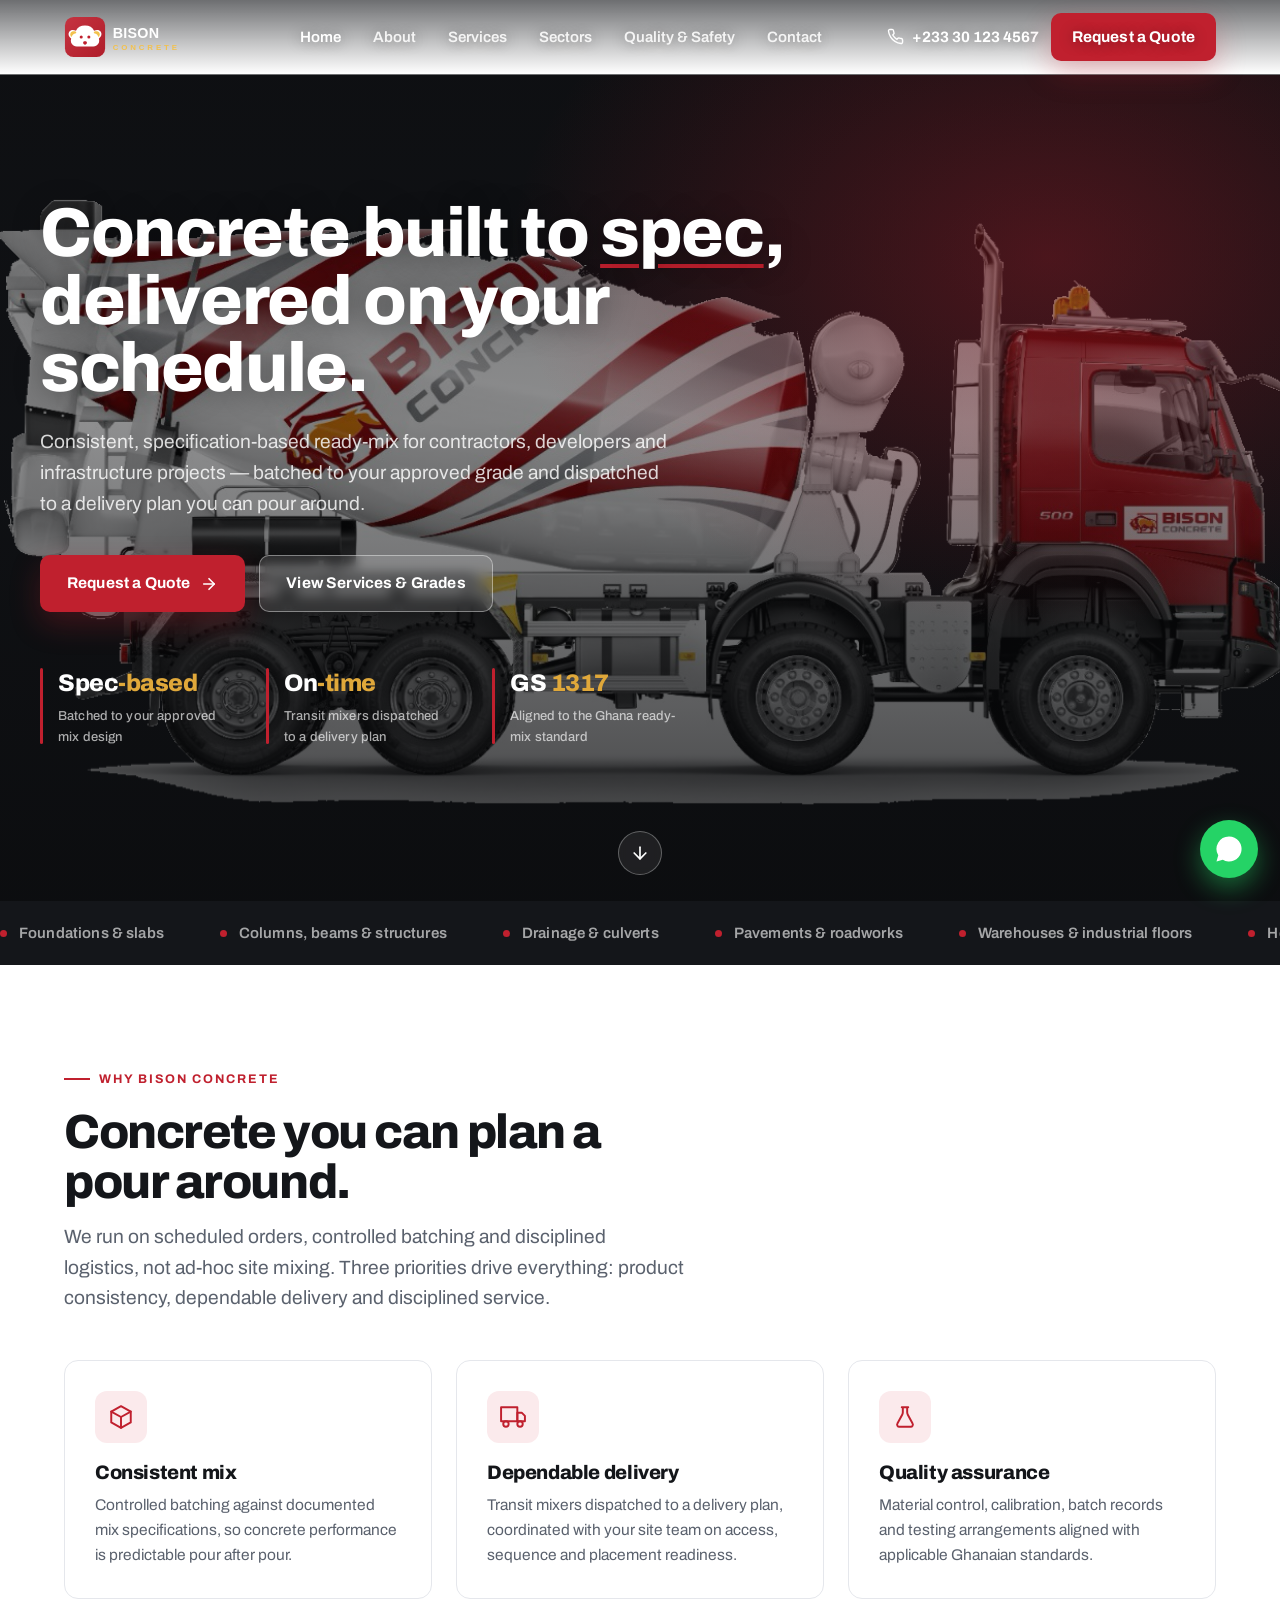
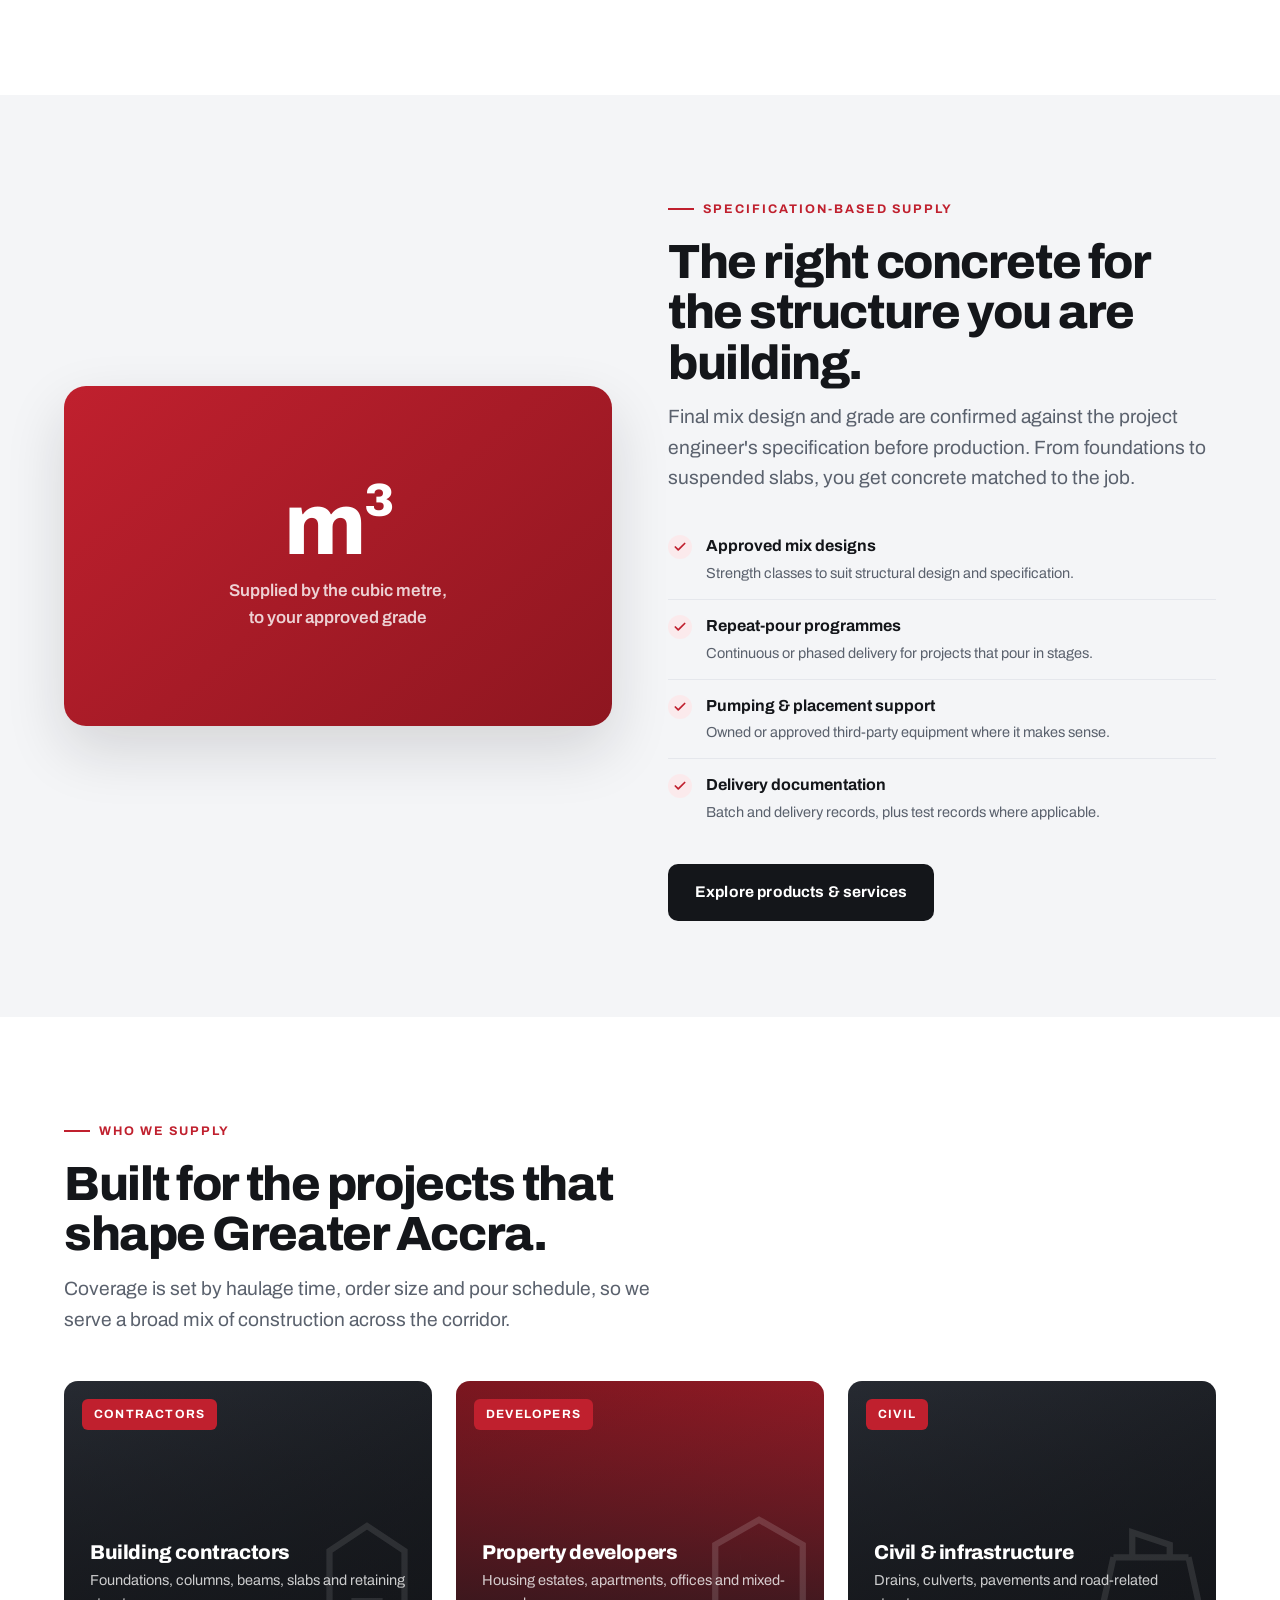
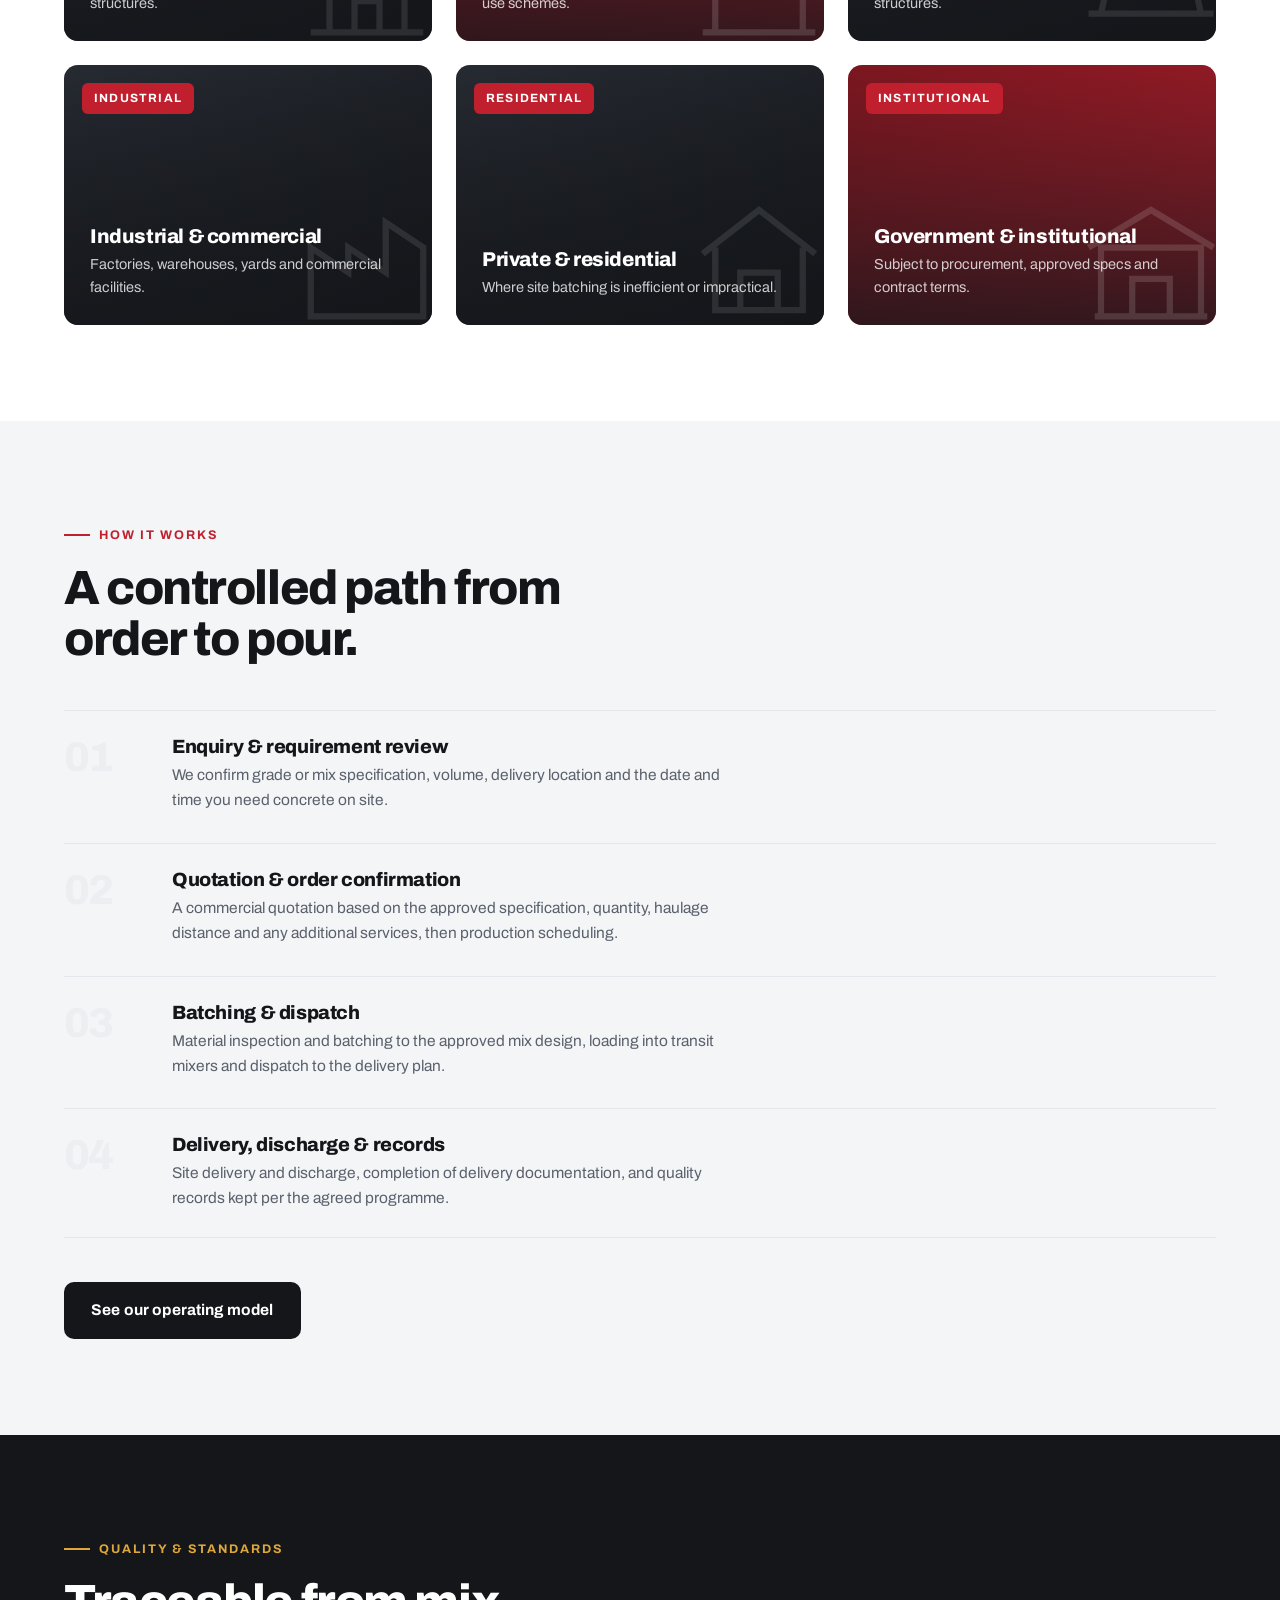
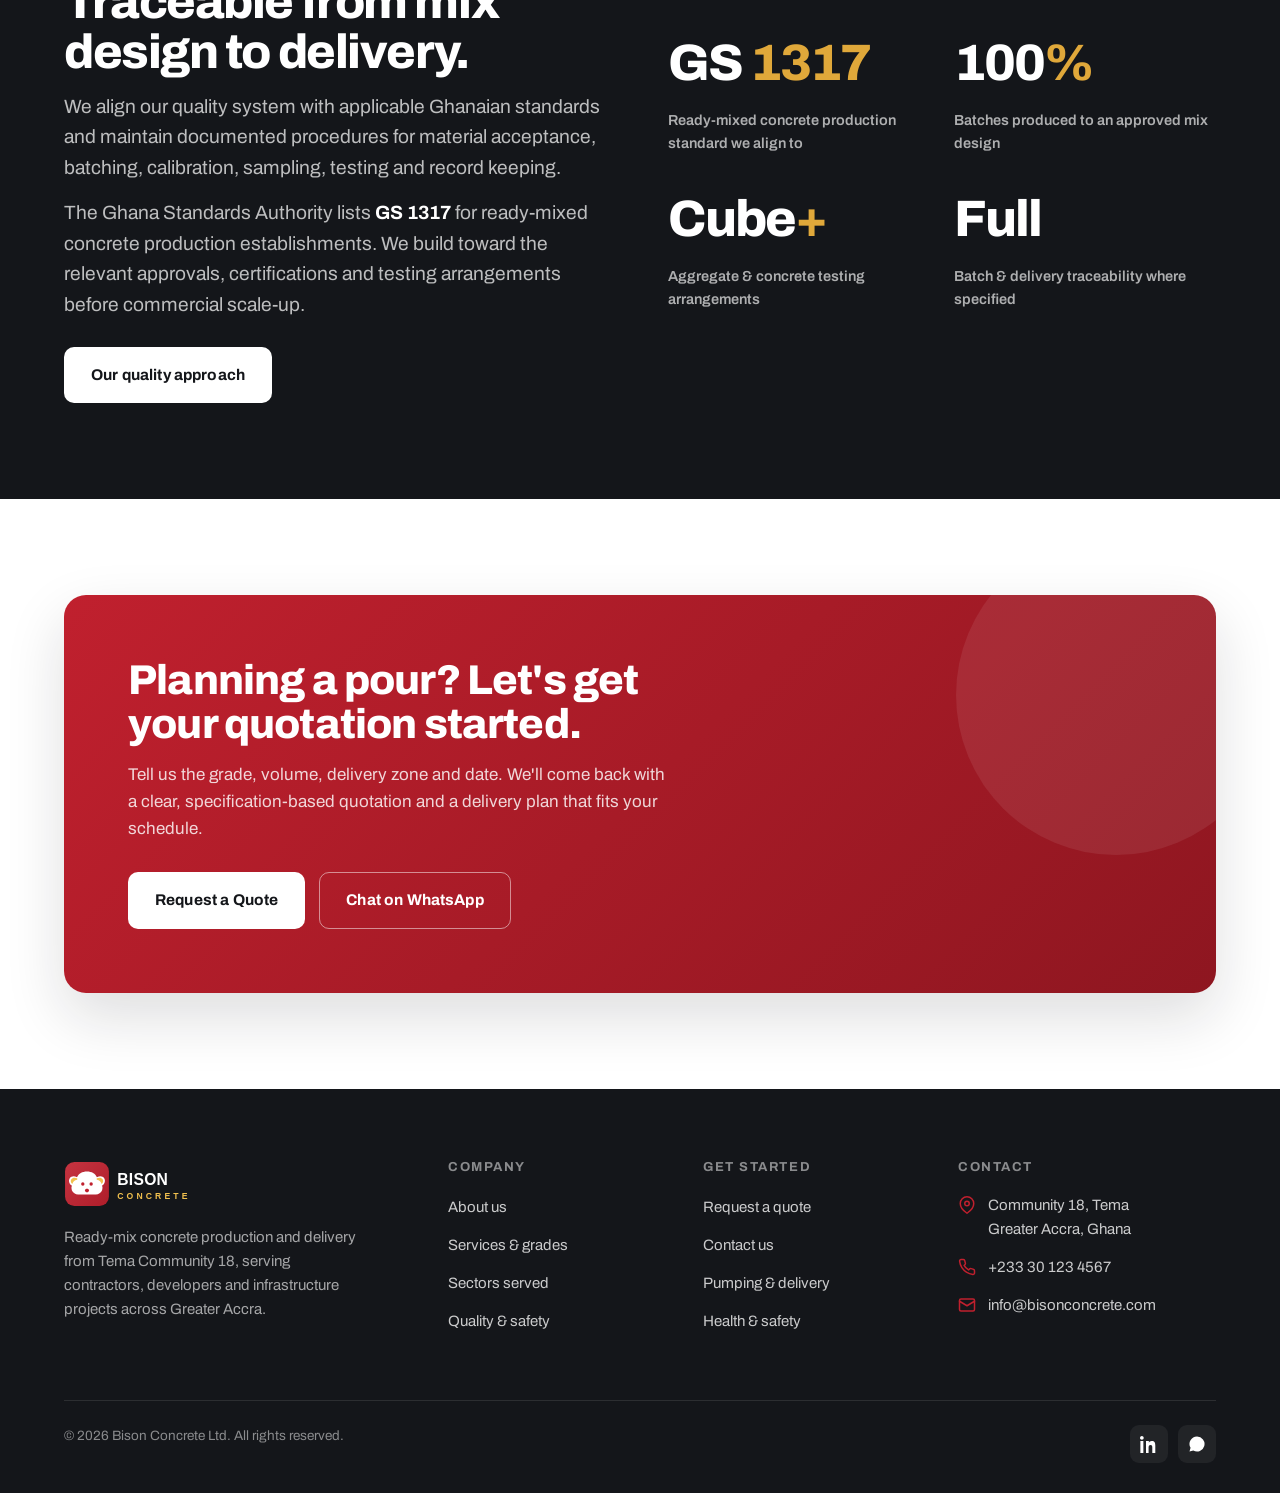
==== commit 1eb56826: "Refactor code structure for improved readability and maintainability" ====
--- a/index.html
+++ b/index.html
@@ -10,14 +10,29 @@
 <link rel="preconnect" href="https://fonts.gstatic.com" crossorigin>
 <link href="https://fonts.googleapis.com/css2?family=Archivo:wght@400;500;600;700;800;900&display=swap" rel="stylesheet">
 <link rel="stylesheet" href="assets/css/styles.css">
-<noscript><style>.reveal{opacity:1 !important;transform:none !important}</style></noscript>
+<noscript><style>.reveal{opacity:1 !important;transform:none !important}#splash{display:none !important}</style></noscript>
 </head>
 <body>
 
+<!-- ============ SPLASH / PRELOADER ============ -->
+<div id="splash" class="splash" role="status" aria-live="polite" aria-label="Loading Bison Concrete">
+  <div class="splash__tape splash__tape--top" aria-hidden="true"></div>
+  <div class="splash__inner">
+    <div class="splash__drum" aria-hidden="true"></div>
+    <img class="splash__wordmark" src="assets/img/logo-light.svg" alt="Bison Concrete Ltd">
+    <div class="splash__progress" aria-hidden="true"><span class="splash__progress-fill"></span></div>
+    <p class="splash__label">Batching your mix<span class="splash__dots"></span></p>
+  </div>
+  <div class="splash__tape splash__tape--bottom" aria-hidden="true"></div>
+</div>
+
 <!-- ============ HEADER ============ -->
-<header class="site-header">
+<header class="site-header site-header--overlay">
   <div class="wrap nav">
-    <a href="index.html" aria-label="Bison Concrete home"><img class="nav__logo" src="assets/img/logo.svg" alt="Bison Concrete Ltd"></a>
+    <a href="index.html" aria-label="Bison Concrete home">
+      <img class="nav__logo nav__logo--dark" src="assets/img/logo.svg" alt="Bison Concrete Ltd">
+      <img class="nav__logo nav__logo--light" src="assets/img/logo-light.svg" alt="Bison Concrete Ltd" aria-hidden="true">
+    </a>
     <nav class="nav__links" aria-label="Primary">
       <a href="index.html" class="active">Home</a>
       <a href="about.html">About</a>
@@ -37,20 +52,33 @@
 </header>
 
 <!-- ============ HERO ============ -->
-<section class="hero">
-  <img class="hero__watermark" src="assets/img/bison-mixer-truck-cut.png" alt="" aria-hidden="true" fetchpriority="high">
+<section class="hero hero--video">
+  <!-- Full-bleed background video (muted, looping). Poster shows while it loads. -->
+  <video class="hero__video" autoplay muted loop playsinline preload="auto"
+         poster="assets/img/bison-mixer-truck-cut.png" aria-hidden="true">
+    <source src="assets/video/bison-bg.mp4" type="video/mp4">
+  </video>
+  <div class="hero__overlay" aria-hidden="true"></div>
   <div class="wrap hero__grid">
     <div class="hero__copy reveal">
-      <h1>Ready-mix concrete,<br>built to <em>spec</em> and<br>delivered on time.</h1>
-      <p class="hero__sub">Consistent, specification-based concrete for contractors, developers and infrastructure projects across Tema, Accra and surrounding areas.</p>
+      <h1>Concrete built to <em>spec</em>,<br>delivered on your schedule.</h1>
+      <p class="hero__sub">Consistent, specification-based ready-mix for contractors, developers and infrastructure projects — batched to your approved grade and dispatched to a delivery plan you can pour around.</p>
       <div class="btn-row hero__cta">
         <a class="btn btn--primary" href="quote.html">Request a Quote
           <svg viewBox="0 0 24 24" fill="none" stroke="currentColor" stroke-width="2.2" stroke-linecap="round" stroke-linejoin="round"><line x1="5" y1="12" x2="19" y2="12"/><polyline points="12 5 19 12 12 19"/></svg>
         </a>
-        <a class="btn btn--ghost" href="services.html">View Services &amp; Grades</a>
-      </div>
-    </div>
-  </div>
+        <a class="btn btn--glass" href="services.html">View Services &amp; Grades</a>
+      </div>
+      <div class="hero__stats">
+        <div class="hero__stat"><div class="n">Spec<em>-based</em></div><div class="l">Batched to your approved mix design</div></div>
+        <div class="hero__stat"><div class="n">On<em>-time</em></div><div class="l">Transit mixers dispatched to a delivery plan</div></div>
+        <div class="hero__stat"><div class="n">GS <em>1317</em></div><div class="l">Aligned to the Ghana ready-mix standard</div></div>
+      </div>
+    </div>
+  </div>
+  <a class="hero__scroll" href="#why" aria-label="Scroll to content">
+    <svg viewBox="0 0 24 24" fill="none" stroke="currentColor" stroke-width="2" stroke-linecap="round" stroke-linejoin="round"><line x1="12" y1="5" x2="12" y2="19"/><polyline points="19 12 12 19 5 12"/></svg>
+  </a>
 </section>
 
 <!-- ============ TRUST STRIP ============ -->
@@ -66,7 +94,7 @@
 </div>
 
 <!-- ============ VALUE PROPS ============ -->
-<section class="section">
+<section class="section" id="why">
   <div class="wrap">
     <div class="sec-head reveal">
       <span class="eyebrow">Why Bison Concrete</span>
--- a/assets/css/styles.css
+++ b/assets/css/styles.css
@@ -120,6 +120,40 @@
   transition: border-color .3s var(--ease), box-shadow .3s var(--ease), background .3s var(--ease);
 }
 .site-header.scrolled { border-color: var(--line); box-shadow: var(--shadow-sm); }
+
+/* Transparent header over the hero video; solidifies once scrolled past the hero.
+   A soft top-scrim keeps the white logo + links legible over bright video frames
+   while still letting the footage show through. */
+.site-header--overlay:not(.scrolled) {
+  background: linear-gradient(180deg, rgba(12,14,18,.60) 0%, rgba(12,14,18,.22) 62%, transparent 100%);
+  backdrop-filter: none; -webkit-backdrop-filter: none;
+  border-bottom-color: transparent; box-shadow: none;
+}
+.site-header--overlay:not(.scrolled) .nav { text-shadow: 0 1px 14px rgba(0,0,0,.4); }
+.site-header--overlay:not(.scrolled) .nav__links a { color: rgba(255,255,255,.88); }
+.site-header--overlay:not(.scrolled) .nav__links a:hover { background: rgba(255,255,255,.14); color: #fff; }
+.site-header--overlay:not(.scrolled) .nav__links a.active { color: #fff; }
+.site-header--overlay:not(.scrolled) .nav__phone,
+.site-header--overlay:not(.scrolled) .nav__phone svg,
+.site-header--overlay:not(.scrolled) .nav__toggle { color: #fff; }
+/* logo swaps light⇄dark with the header state */
+.nav__logo--light { display: none; }
+.site-header--overlay:not(.scrolled) .nav__logo--dark { display: none; }
+.site-header--overlay:not(.scrolled) .nav__logo--light { display: block; }
+/* while the mobile menu is open, solidify the whole header so the white panel,
+   logo and links read as one cohesive block (not a transparent row over video) */
+.site-header--overlay.menu-open:not(.scrolled) {
+  background: rgba(255,255,255,.96);
+  backdrop-filter: saturate(160%) blur(14px); -webkit-backdrop-filter: saturate(160%) blur(14px);
+}
+.site-header--overlay.menu-open:not(.scrolled) .nav { text-shadow: none; }
+.site-header--overlay.menu-open:not(.scrolled) .nav__logo--light { display: none; }
+.site-header--overlay.menu-open:not(.scrolled) .nav__logo--dark { display: block; }
+.site-header--overlay.menu-open:not(.scrolled) .nav__toggle { color: var(--ink); }
+.site-header--overlay.menu-open:not(.scrolled) .nav__links a { color: var(--graphite); text-shadow: none; }
+.site-header--overlay.menu-open:not(.scrolled) .nav__links a:hover { background: var(--mist); color: var(--ink); }
+.site-header--overlay.menu-open:not(.scrolled) .nav__links a.active { color: var(--red); }
+
 .nav {
   height: var(--nav-h); display: flex; align-items: center; justify-content: space-between; gap: 24px;
 }
@@ -139,45 +173,53 @@
 .nav__toggle svg { width: 28px; height: 28px; }
 .nav__quote-m { display: none; }
 
-/* ---------- Hero ---------- */
+/* ---------- Hero (full-bleed video) ---------- */
 .hero {
-  position: relative; overflow: hidden; color: var(--ink);
+  position: relative; overflow: hidden; color: #fff;
+  background: var(--ink);
+}
+/* background video fills the hero and is centred */
+.hero__video {
+  position: absolute; inset: 0; z-index: 0;
+  width: 100%; height: 100%; object-fit: cover;
+  pointer-events: none; user-select: none;
+}
+/* dark + brand tint so white copy always stays legible over the footage */
+.hero__overlay {
+  position: absolute; inset: 0; z-index: 1; pointer-events: none;
   background:
-    radial-gradient(680px 500px at 84% 34%, rgba(192,32,46,.09), transparent 62%),
-    linear-gradient(160deg, #ffffff 0%, #f6f7f9 52%, #edeff2 100%);
-}
-/* faded mixer-truck watermark behind the centered copy */
-.hero__watermark {
-  position: absolute; z-index: 0; pointer-events: none; user-select: none;
-  left: 50%; bottom: -4%; transform: translateX(-50%);
-  width: min(1150px, 116%); max-width: none; height: auto;
-  opacity: .05;
-  -webkit-mask-image: linear-gradient(180deg, transparent 0%, #000 38%, #000 100%);
-  mask-image: linear-gradient(180deg, transparent 0%, #000 38%, #000 100%);
-}
-.hero::after {
-  content: ""; position: absolute; inset: 0; pointer-events: none;
-  background-image: url("data:image/svg+xml,%3Csvg xmlns='http://www.w3.org/2000/svg' width='120' height='120'%3E%3Cfilter id='n'%3E%3CfeTurbulence type='fractalNoise' baseFrequency='0.9' numOctaves='2'/%3E%3C/filter%3E%3Crect width='100%25' height='100%25' filter='url(%23n)' opacity='0.4'/%3E%3C/svg%3E");
-  opacity: .03; mix-blend-mode: multiply;
+    radial-gradient(900px 620px at 82% 22%, rgba(192,32,46,.34), transparent 60%),
+    linear-gradient(180deg, rgba(10,11,13,.58) 0%, rgba(10,11,13,.46) 42%, rgba(10,11,13,.80) 100%);
 }
 .hero__grid {
-  position: relative; z-index: 1;
-  display: flex; flex-direction: column; align-items: center; justify-content: center;
-  text-align: center;
-  min-height: calc(100dvh - var(--nav-h)); padding: 50px 0 70px;
-}
-.hero__copy { max-width: 900px; width: 100%; min-width: 0; }
+  position: relative; z-index: 2;
+  display: flex; flex-direction: column; align-items: flex-start; justify-content: center;
+  text-align: left;
+  min-height: calc(100dvh - var(--nav-h)); padding: 56px 0 84px;
+}
+.hero__copy { max-width: 820px; width: 100%; min-width: 0; }
 .split__copy, .split__media, .sec-head, .card, .grid > * { min-width: 0; }
-.hero h1 { font-size: clamp(2.6rem, 5.4vw, 4.5rem); line-height: 0.98; color: var(--ink); }
-.hero h1 em { font-style: normal; color: var(--red); }
-.hero__sub { margin: 22px auto 0; font-size: clamp(1.05rem, 1.5vw, 1.22rem); color: var(--slate); max-width: 52ch; }
-.hero__cta { margin-top: 34px; justify-content: center; }
-.hero__stats { margin-top: 48px; display: flex; gap: 40px; flex-wrap: wrap; justify-content: center; }
+.hero h1 { font-size: clamp(2.6rem, 5.4vw, 4.6rem); line-height: 0.98; color: #fff; text-shadow: 0 2px 30px rgba(0,0,0,.35); }
+.hero h1 em { font-style: normal; color: #fff; -webkit-text-decoration: underline 4px var(--red); text-decoration: underline 4px var(--red); text-underline-offset: 8px; }
+.hero__sub { margin: 24px 0 0; font-size: clamp(1.05rem, 1.5vw, 1.24rem); color: rgba(255,255,255,.82); max-width: 58ch; }
+.hero__cta { margin-top: 36px; justify-content: flex-start; }
+.hero__stats { margin-top: 52px; display: flex; gap: 40px; flex-wrap: wrap; justify-content: flex-start; }
 .hero__stat { position: relative; padding-left: 18px; text-align: left; }
 .hero__stat::before { content: ""; position: absolute; left: 0; top: 4px; bottom: 4px; width: 3px; border-radius: 3px; background: var(--red); }
-.hero__stat .n { font-size: 1.55rem; font-weight: 800; letter-spacing: -0.02em; color: var(--ink); }
-.hero__stat .n em { font-style: normal; color: var(--red); }
-.hero__stat .l { font-size: 13px; color: var(--slate); font-weight: 500; letter-spacing: .01em; margin-top: 3px; max-width: 24ch; }
+.hero__stat .n { font-size: 1.5rem; font-weight: 800; letter-spacing: -0.02em; color: #fff; }
+.hero__stat .n em { font-style: normal; color: var(--gold); }
+.hero__stat .l { font-size: 13px; color: rgba(255,255,255,.66); font-weight: 500; letter-spacing: .01em; margin-top: 4px; max-width: 24ch; }
+/* scroll cue */
+.hero__scroll {
+  position: absolute; z-index: 2; left: 50%; bottom: 26px; transform: translateX(-50%);
+  width: 44px; height: 44px; display: grid; place-items: center; color: #fff;
+  border: 1px solid rgba(255,255,255,.3); border-radius: 50%; background: rgba(255,255,255,.08);
+  backdrop-filter: blur(4px); animation: floaty 2.6s ease-in-out infinite;
+}
+.hero__scroll svg { width: 20px; height: 20px; }
+/* frosted-glass secondary button for use on the video */
+.btn--glass { background: rgba(255,255,255,.12); color: #fff; border: 1px solid rgba(255,255,255,.4); backdrop-filter: blur(6px); }
+.btn--glass:hover { background: rgba(255,255,255,.22); }
 .hero__media {
   position: relative; min-width: 0;
   display: grid; place-items: center;
@@ -402,8 +444,7 @@
    Responsive
    ============================================================ */
 @media (max-width: 980px) {
-  .hero__grid { grid-template-columns: 1fr; min-height: auto; padding: 30px 0 60px; gap: 20px; }
-  .hero__media { order: -1; max-width: 560px; }
+  .hero__grid { min-height: calc(100dvh - var(--nav-h)); padding: 40px 0 72px; }
   .split, .split.split--reverse { grid-template-columns: 1fr; gap: 34px; }
   .split--reverse .split__media { order: 0; }
   .footer__grid { grid-template-columns: 1fr 1fr; gap: 34px; }
@@ -426,12 +467,19 @@
   .nav__links.open .nav__quote-m { display: inline-flex; justify-content: center; margin-top: 10px; padding: 14px; }
 }
 @media (max-width: 600px) {
-  .hero h1 { font-size: clamp(1.85rem, 7.4vw, 2.6rem); line-height: 1.02; }
-  .hero__sub { max-width: none; }
-  .hero__grid { padding-top: 22px; }
-  .hero__media { order: 2; margin-top: 6px; padding: 16px 16px 18px; max-width: none; }
-  .hero__cta { margin-top: 26px; }
-  .hero__stats { margin-top: 34px; }
+  .hero h1 { font-size: clamp(1.95rem, 7.4vw, 2.7rem); line-height: 1.04; }
+  .hero__sub { max-width: none; font-size: 1.02rem; }
+  .hero__grid { padding: 24px 0 56px; }
+  /* full-width, tappable buttons */
+  .hero__cta { margin-top: 26px; flex-direction: column; align-items: stretch; gap: 12px; }
+  .hero__cta .btn { width: 100%; justify-content: center; }
+  /* three stats as a tidy row instead of a tall stack */
+  .hero__stats { margin-top: 30px; display: flex; flex-direction: row; gap: 10px; }
+  .hero__stat { flex: 1 1 0; min-width: 0; padding: 12px 2px 0; text-align: center; border-top: 2px solid var(--red); }
+  .hero__stat::before { display: none; }
+  .hero__stat .n { font-size: .98rem; }
+  .hero__stat .l { display: none; }
+  .hero__scroll { display: none; }
 }
 @media (max-width: 560px) {
   body { font-size: 16px; }
@@ -443,11 +491,84 @@
   .step__n { font-size: 2rem; }
   .wrap { padding: 0 18px; }
   .footer__bottom { flex-direction: column; }
-  .hero__stats { gap: 24px; }
+  .hero__stats { gap: 8px; }
+  .hero__stat .n { font-size: .9rem; }
 }
 
 @media (prefers-reduced-motion: reduce) {
   * { animation-duration: .001ms !important; animation-iteration-count: 1 !important; transition-duration: .001ms !important; scroll-behavior: auto !important; }
   .reveal { opacity: 1; transform: none; }
-  .hero__truck { animation: none; }
-}
+  .hero__scroll { animation: none; }
+}
+
+/* ============================================================
+   Splash / preloader — concrete + construction theme
+   Covers the viewport on first load while the hero video buffers.
+   ============================================================ */
+html.splash-lock, html.splash-lock body { overflow: hidden; }
+
+.splash {
+  position: fixed; inset: 0; z-index: 9999;
+  display: grid; place-items: center; text-align: center;
+  background:
+    radial-gradient(760px 520px at 50% 34%, rgba(192,32,46,.20), transparent 60%),
+    linear-gradient(160deg, #1b1e23 0%, #121419 55%, #0d0f12 100%);
+  opacity: 1; visibility: visible;
+  transition: opacity .6s var(--ease), visibility 0s linear .6s;
+}
+/* fine concrete grain */
+.splash::after {
+  content: ""; position: absolute; inset: 0; pointer-events: none; opacity: .05;
+  background-image: url("data:image/svg+xml,%3Csvg xmlns='http://www.w3.org/2000/svg' width='120' height='120'%3E%3Cfilter id='n'%3E%3CfeTurbulence type='fractalNoise' baseFrequency='0.9' numOctaves='2'/%3E%3C/filter%3E%3Crect width='100%25' height='100%25' filter='url(%23n)'/%3E%3C/svg%3E");
+}
+.splash--done { opacity: 0; visibility: hidden; transition: opacity .6s var(--ease), visibility 0s linear .6s; }
+
+/* hazard / caution tape bands — the construction cue */
+.splash__tape {
+  position: absolute; left: 0; right: 0; height: 12px; z-index: 1;
+  background: repeating-linear-gradient(-45deg, var(--gold) 0 16px, #14161A 16px 32px);
+  opacity: .9;
+}
+.splash__tape--top { top: 0; }
+.splash__tape--bottom { bottom: 0; }
+
+.splash__inner { position: relative; z-index: 2; padding: 0 24px; }
+
+/* rotating "mixer drum" loader */
+.splash__drum {
+  width: 72px; height: 72px; margin: 0 auto 30px; position: relative;
+}
+.splash__drum::before {
+  content: ""; position: absolute; inset: 0; border-radius: 50%;
+  border: 3px solid rgba(255,255,255,.12);
+}
+.splash__drum::after {
+  content: ""; position: absolute; inset: 0; border-radius: 50%;
+  border: 3px solid transparent; border-top-color: var(--red); border-right-color: var(--red);
+  animation: splash-spin .85s linear infinite;
+}
+@keyframes splash-spin { to { transform: rotate(360deg); } }
+
+.splash__wordmark { height: 40px; width: auto; margin: 0 auto 28px; }
+
+/* pouring progress bar */
+.splash__progress {
+  width: min(240px, 68vw); height: 4px; border-radius: 4px; margin: 0 auto;
+  background: rgba(255,255,255,.14); overflow: hidden;
+}
+.splash__progress-fill {
+  display: block; height: 100%; width: 42%; border-radius: 4px;
+  background: linear-gradient(90deg, var(--red), var(--gold));
+  animation: splash-pour 1.25s var(--ease) infinite;
+}
+@keyframes splash-pour {
+  0% { transform: translateX(-130%); }
+  100% { transform: translateX(330%); }
+}
+
+.splash__label {
+  margin-top: 20px; color: rgba(255,255,255,.58);
+  font-size: 12.5px; font-weight: 600; letter-spacing: .1em; text-transform: uppercase;
+}
+.splash__dots::after { content: "…"; animation: splash-dots 1.4s steps(4,end) infinite; }
+@keyframes splash-dots { 0%{content:"";} 25%{content:"·";} 50%{content:"· ·";} 75%,100%{content:"· · ·";} }
